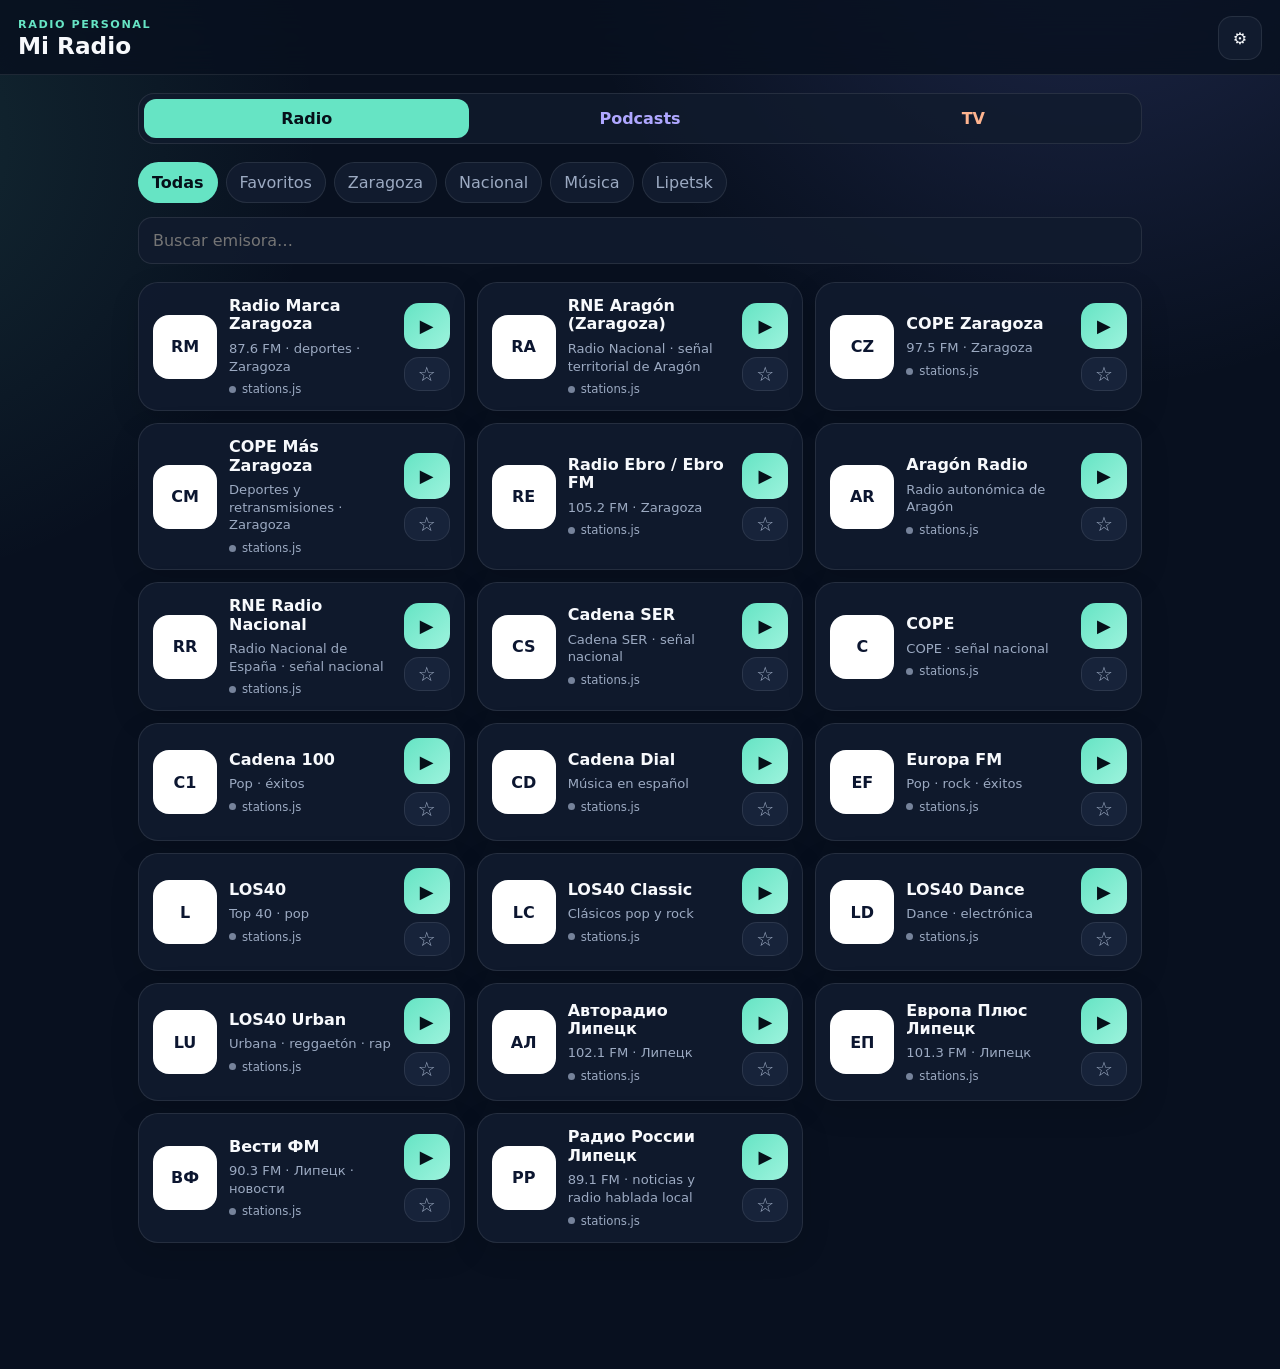
==== index.html @ 5b2b912e "V18: añadir pestaña de guía de TV" ====
<!doctype html>
<html lang="es">
<head>
  <meta charset="utf-8" />
  <meta name="viewport" content="width=device-width,initial-scale=1,viewport-fit=cover" />
  <meta name="theme-color" content="#0b1020" />
  <meta name="description" content="Mi Radio" />
  <meta name="referrer" content="no-referrer" />
  <link rel="manifest" href="manifest.webmanifest?v=18" />
  <link rel="icon" type="image/svg+xml" href="icons/mi-radio.svg?v=18" />
  <link rel="apple-touch-icon" href="icons/mi-radio.svg?v=18" />
  <title>Mi Radio</title>
  <link rel="stylesheet" href="styles.css?v=18" />
</head>
<body>
  <header class="topbar">
    <div>
      <div id="eyebrow" class="eyebrow">RADIO PERSONAL</div>
      <h1>Mi Radio</h1>
    </div>
    <div class="top-actions">
      <button id="settingsBtn" class="icon-btn" type="button" aria-label="Ajustes" title="Ajustes">⚙</button>
    </div>
  </header>

  <main>
    <nav class="mode-tabs" aria-label="Sección principal">
      <button id="radioModeBtn" class="mode-tab active" type="button">Radio</button>
      <button id="podcastModeBtn" class="mode-tab" type="button">Podcasts</button>
      <button id="tvModeBtn" class="mode-tab" type="button">TV</button>
    </nav>

    <section id="radioView">
      <section class="toolbar">
        <div id="filters" class="filters" role="tablist" aria-label="Filtros"></div>
        <input id="searchInput" class="search" type="search" placeholder="Buscar emisora…" autocomplete="off" />
      </section>
      <section id="stationsGrid" class="stations-grid" aria-live="polite"></section>
    </section>

    <section id="podcastView" class="hidden">
      <div id="podcastLibraryView">
        <div class="section-head compact-head">
          <div>
            <div class="eyebrow">BIBLIOTECA</div>
            <h2>Podcasts</h2>
          </div>
          <button id="podcastRefreshBtn" class="icon-btn" type="button" aria-label="Actualizar podcasts" title="Actualizar">↻</button>
        </div>
        <div id="podcastUpdated" class="podcast-updated"></div>

        <section class="podcast-discovery" aria-label="Buscar podcasts">
          <div class="podcast-discovery-title">Buscar podcasts</div>
          <div class="podcast-discovery-row">
            <input id="podcastDiscoveryInput" class="search" type="search" placeholder="Ej. historia, fútbol, misterio…" autocomplete="off" />
            <button id="podcastDiscoveryBtn" class="btn podcast-search-btn" type="button">Buscar</button>
          </div>
          <div id="podcastDiscoveryStatus" class="podcast-discovery-status"></div>
          <section id="podcastSearchResults" class="podcast-search-results" aria-live="polite"></section>
        </section>

        <div class="podcast-library-label">MIS PODCASTS</div>
        <section id="podcastShows" class="podcast-shows-grid" aria-live="polite"></section>
      </div>

      <div id="podcastDetailView" class="hidden">
        <button id="podcastBackBtn" class="back-btn" type="button">← Biblioteca</button>
        <section class="podcast-show-head">
          <img id="podcastShowImage" class="podcast-show-image" alt="" referrerpolicy="no-referrer" />
          <div class="podcast-show-copy">
            <div id="podcastShowAuthor" class="eyebrow"></div>
            <h2 id="podcastShowName"></h2>
            <p id="podcastShowDescription"></p>
            <button id="podcastUnsubscribeBtn" class="btn secondary-btn podcast-unsubscribe hidden" type="button">Dejar de seguir</button>
          </div>
        </section>
        <input id="episodeSearchInput" class="search podcast-search" type="search" placeholder="Buscar episodio…" autocomplete="off" />
        <section id="episodesList" class="episodes-list" aria-live="polite"></section>
      </div>
    </section>

    <section id="tvView" class="hidden">
      <div class="section-head compact-head tv-head">
        <div>
          <div class="eyebrow">TELEVISIÓN</div>
          <h2>TV en directo</h2>
        </div>
        <button id="tvRefreshBtn" class="icon-btn" type="button" aria-label="Actualizar canales" title="Actualizar">↻</button>
      </div>

      <div class="tv-source-note">
        España usa enlaces oficiales recopilados por
        <a href="https://www.tdtchannels.com/" target="_blank" rel="noopener">TDTChannels</a>.
        Los rusos se leen de tu repositorio <strong>Mi-TV</strong>.
      </div>

      <div class="tv-section-tabs" role="tablist" aria-label="Vista de televisión">
        <button class="tv-section-btn active" type="button" data-tv-section="channels">Canales</button>
        <button class="tv-section-btn" type="button" data-tv-section="guide">Guía</button>
      </div>

      <div id="tvChannelsView">
        <div id="tvCountryTabs" class="tv-country-tabs" role="tablist" aria-label="País">
          <button class="tv-country-btn active" type="button" data-tv-country="España">España</button>
          <button class="tv-country-btn" type="button" data-tv-country="Rusos">Rusos</button>
        </div>

      <section id="tvPlayerPanel" class="tv-player-panel hidden">
        <div class="tv-player-head">
          <div class="tv-player-copy">
            <div id="tvPlayerName" class="tv-player-name">—</div>
            <div id="tvPlayerStatus" class="tv-player-status">Preparado</div>
          </div>
          <button id="tvCloseBtn" class="car-close-btn tv-close-btn" type="button" aria-label="Cerrar reproductor" title="Cerrar">
            <span class="minimize-glyph" aria-hidden="true"></span>
          </button>
        </div>
        <video id="tvVideo" class="tv-video" controls playsinline preload="metadata"></video>
        <div id="tvWebFallback" class="tv-web-fallback hidden">
          <img id="tvFallbackLogo" class="tv-fallback-logo" alt="" referrerpolicy="no-referrer" />
          <div>
            <strong id="tvFallbackTitle">—</strong>
            <p id="tvFallbackText">Este canal no ofrece ahora mismo un stream directo compatible para reproducir dentro de la app.</p>
            <button id="tvOpenWebBtn" class="btn" type="button">Abrir emisión oficial</button>
          </div>
        </div>
      </section>

      <section id="tvChannelsGrid" class="tv-channels-grid" aria-live="polite"></section>
      </div>

      <section id="tvGuideView" class="tv-guide-view hidden" aria-live="polite">
        <div class="tv-guide-heading">
          <div>
            <div class="eyebrow">AHORA Y DESPUÉS</div>
            <h3>Parrilla de TV</h3>
          </div>
          <div id="tvGuideUpdated" class="tv-guide-updated"></div>
        </div>
        <div id="tvGuideStatus" class="tv-guide-status">Pulsa Guía para cargar la programación.</div>
        <section id="tvGuideGrid" class="tv-guide-grid"></section>
        <div class="tv-guide-credit">
          Programación facilitada por <a href="https://www.tdtchannels.com/" target="_blank" rel="noopener">TDTChannels</a>.
        </div>
      </section>
    </section>
  </main>

  <aside id="playerBar" class="player-bar hidden" aria-live="polite">
    <img id="playerLogo" class="player-logo" alt="" referrerpolicy="no-referrer" />
    <button id="playerMetaButton" class="player-meta player-meta-button" type="button" aria-label="Abrir reproductor">
      <span id="playerName" class="player-name">—</span>
      <span id="playerStatus" class="player-status">Preparado</span>
    </button>
    <div id="volumeControl" class="volume-control" aria-label="Control de volumen">
      <button id="muteBtn" class="volume-icon-btn" type="button" aria-label="Silenciar" title="Silenciar">🔊</button>
      <input id="volumeSlider" class="volume-slider" type="range" min="0" max="1" step="0.01" value="0.85" aria-label="Volumen" />
      <span id="volumeValue" class="volume-value">85%</span>
    </div>
    <div id="radioPlayerActions" class="player-actions">
      <button id="stopBtn" class="round-btn secondary" type="button" aria-label="Detener">■</button>
      <button id="playPauseBtn" class="round-btn primary" type="button" aria-label="Reproducir o pausar">▶</button>
    </div>
    <div id="podcastPlayerActions" class="player-actions podcast-compact-actions hidden">
      <button id="back30CompactBtn" class="round-btn secondary skip-btn" type="button" aria-label="Retroceder 30 segundos">−30</button>
      <button id="podcastPlayPauseBtn" class="round-btn primary" type="button" aria-label="Reproducir o pausar">▶</button>
      <button id="forward30CompactBtn" class="round-btn secondary skip-btn" type="button" aria-label="Adelantar 30 segundos">+30</button>
    </div>
  </aside>

  <dialog id="podcastPlayerDialog" class="podcast-player-dialog">
    <div class="podcast-player-full">
      <div class="podcast-player-top">
        <button id="closePodcastPlayerBtn" class="icon-btn car-close-btn" type="button" aria-label="Minimizar reproductor" title="Minimizar"><span class="minimize-glyph" aria-hidden="true"></span></button>
        <div class="podcast-player-top-title">REPRODUCIENDO</div>
        <div class="top-spacer"></div>
      </div>
      <img id="podcastPlayerImage" class="podcast-player-image" alt="" referrerpolicy="no-referrer" />
      <div id="podcastPlayerTitle" class="podcast-player-title">—</div>
      <div id="podcastPlayerShow" class="podcast-player-show">—</div>
      <div class="podcast-progress-wrap">
        <input id="podcastSeekSlider" class="podcast-seek" type="range" min="0" max="100" step="0.1" value="0" aria-label="Posición del episodio" />
        <div class="podcast-times"><span id="podcastCurrentTime">00:00</span><span id="podcastDuration">00:00</span></div>
      </div>
      <div class="podcast-big-controls">
        <button id="back30Btn" class="podcast-skip-big" type="button" aria-label="Retroceder 30 segundos">−30</button>
        <button id="podcastBigPlayPauseBtn" class="podcast-play-big" type="button" aria-label="Reproducir o pausar">▶</button>
        <button id="forward30Btn" class="podcast-skip-big" type="button" aria-label="Adelantar 30 segundos">+30</button>
      </div>
      <div class="podcast-player-options">
        <label for="playbackRateSelect">Velocidad</label>
        <select id="playbackRateSelect" class="select compact-select">
          <option value="0.9">0.9×</option>
          <option value="1" selected>1×</option>
          <option value="1.1">1.1×</option>
          <option value="1.25">1.25×</option>
          <option value="1.5">1.5×</option>
          <option value="1.75">1.75×</option>
          <option value="2">2×</option>
        </select>
      </div>
    </div>
  </dialog>

  <dialog id="radioPlayerDialog" class="podcast-player-dialog">
    <div class="podcast-player-full radio-player-full">
      <div class="podcast-player-top">
        <button id="closeRadioPlayerBtn" class="icon-btn car-close-btn" type="button" aria-label="Minimizar reproductor" title="Minimizar"><span class="minimize-glyph" aria-hidden="true"></span></button>
        <div class="podcast-player-top-title">EN DIRECTO</div>
        <div class="top-spacer"></div>
      </div>
      <div class="radio-car-image-wrap">
        <img id="radioPlayerImage" class="radio-car-image" alt="" referrerpolicy="no-referrer" />
        <div id="radioPlayerFallback" class="radio-car-fallback hidden">RADIO</div>
      </div>
      <div id="radioPlayerTitle" class="podcast-player-title">—</div>
      <div id="radioPlayerSub" class="podcast-player-show">—</div>
      <div class="radio-live-badge"><span></span> EN DIRECTO</div>
      <div class="radio-big-controls">
        <button id="radioStopBigBtn" class="car-secondary-btn" type="button" aria-label="Detener radio">■ <span>Detener</span></button>
        <button id="radioBigPlayPauseBtn" class="podcast-play-big" type="button" aria-label="Reproducir o pausar">▶</button>
      </div>
    </div>
  </dialog>

  <dialog id="settingsDialog" class="dialog">
    <form method="dialog" class="dialog-card">
      <div class="dialog-head">
        <div>
          <div class="eyebrow">AJUSTES</div>
          <h3>Mi Radio</h3>
        </div>
        <button class="icon-btn" value="cancel" aria-label="Cerrar">✕</button>
      </div>
      <p class="muted">Los enlaces definidos en <strong>stations.js</strong> siempre tienen prioridad. La app solo busca un respaldo automático cuando todos los enlaces de una emisora fallan.</p>
      <p class="muted">Los podcasts se leen de sus RSS públicos. No se guardan los audios en GitHub: solo la lista de episodios y sus enlaces.</p>
      <div class="setting-row">
        <div>
          <strong>Temporizador</strong>
          <small>Detener el audio automáticamente, tanto radio como podcasts.</small>
        </div>
        <select id="sleepSelect" class="select">
          <option value="0">Desactivado</option>
          <option value="15">15 min</option>
          <option value="30">30 min</option>
          <option value="60">60 min</option>
          <option value="90">90 min</option>
        </select>
      </div>
    </form>
  </dialog>

  <div id="toast" class="toast" role="status" aria-live="polite"></div>

  <audio id="audio" preload="none"></audio>
  <script src="https://cdn.jsdelivr.net/npm/hls.js@1/dist/hls.min.js"></script>
  <script src="https://cdn.jsdelivr.net/npm/dashjs@5/dist/dash.all.min.js"></script>
  <script src="stations.js?v=18"></script>
  <script src="tv.js?v=18"></script>
  <script src="podcasts.js?v=18"></script>
  <script src="podcast-feed.js?v=18"></script>
  <script src="app.js?v=18"></script>
  <script src="navigation.js?v=18"></script>
</body>
</html>
---- styles.css ----
:root {
  color-scheme: dark;
  --bg: #08101f;
  --panel: #111b2e;
  --panel-2: #17233a;
  --line: rgba(255,255,255,.09);
  --text: #f7f9fc;
  --muted: #9caac2;
  --accent: #66e4c4;
  --accent-2: #7d8cff;
  --danger: #ff7b88;
  --shadow: 0 18px 55px rgba(0,0,0,.3);
}
* { box-sizing: border-box; }
html { background: var(--bg); }
body {
  margin: 0;
  min-height: 100vh;
  font-family: Inter, ui-sans-serif, system-ui, -apple-system, BlinkMacSystemFont, "Segoe UI", sans-serif;
  background:
    radial-gradient(circle at 85% -10%, rgba(125,140,255,.2), transparent 33rem),
    radial-gradient(circle at -10% 10%, rgba(102,228,196,.12), transparent 28rem),
    var(--bg);
  color: var(--text);
  padding-bottom: 108px;
}
button, input, select, textarea { font: inherit; }
button { -webkit-tap-highlight-color: transparent; }
.topbar {
  position: sticky;
  top: 0;
  z-index: 20;
  display: flex;
  justify-content: space-between;
  align-items: center;
  gap: 16px;
  padding: max(16px, env(safe-area-inset-top)) 18px 14px;
  backdrop-filter: blur(18px);
  background: rgba(8,16,31,.82);
  border-bottom: 1px solid var(--line);
}
.topbar h1 { margin: 1px 0 0; font-size: 1.45rem; }
.eyebrow { font-size: .7rem; letter-spacing: .14em; color: var(--accent); font-weight: 800; }
.top-actions { display:flex; gap:8px; }
.icon-btn {
  width: 44px; height: 44px; border: 1px solid var(--line); border-radius: 14px;
  background: var(--panel); color: var(--text); cursor: pointer;
}
main { width: min(100%, 1040px); margin: 0 auto; padding: 18px; }
.hero {
  border: 1px solid var(--line); border-radius: 24px; padding: 20px;
  background: linear-gradient(135deg, rgba(23,35,58,.95), rgba(17,27,46,.88));
  box-shadow: var(--shadow); display:grid; grid-template-columns: 1fr auto; gap: 18px; align-items:end;
}
.hero h2 { margin: 12px 0 8px; font-size: clamp(1.35rem, 5vw, 2rem); }
.hero p { margin:0; max-width: 720px; color: var(--muted); line-height: 1.5; }
.pill { display:inline-flex; padding:7px 10px; border-radius:999px; background:rgba(102,228,196,.12); color:var(--accent); font-size:.78rem; font-weight:700; }
.health-summary { color:var(--muted); font-size:.84rem; white-space:nowrap; }
.toolbar { margin: 18px 0; display:grid; gap:12px; }
.filters { display:flex; flex-wrap:wrap; gap:8px; padding-bottom:2px; }
.filter-btn {
  flex:0 0 auto; border:1px solid var(--line); background:var(--panel); color:var(--muted);
  padding:10px 13px; border-radius:999px; cursor:pointer;
}
.filter-btn.active { color:#061019; background:var(--accent); border-color:transparent; font-weight:800; }
.search, .text-input, .select, .stream-field {
  width:100%; border:1px solid var(--line); background:rgba(17,27,46,.9); color:var(--text);
  border-radius:14px; padding:13px 14px; outline:none;
}
.search:focus, .text-input:focus, .stream-field:focus, .select:focus { border-color:rgba(102,228,196,.65); box-shadow:0 0 0 3px rgba(102,228,196,.08); }
.stations-grid { display:grid; grid-template-columns:repeat(auto-fill,minmax(260px,1fr)); gap:12px; }
.station-card {
  position:relative; border:1px solid var(--line); background:rgba(17,27,46,.92); border-radius:20px;
  padding:14px; display:grid; grid-template-columns:64px 1fr auto; gap:12px; align-items:center;
  min-height:92px; box-shadow:0 10px 30px rgba(0,0,0,.12);
}
.station-card.playing { border-color:rgba(102,228,196,.58); box-shadow:0 0 0 1px rgba(102,228,196,.14),0 14px 38px rgba(0,0,0,.22); }
.logo-wrap { width:64px; height:64px; border-radius:16px; overflow:hidden; background:#fff; display:grid; place-items:center; }
.station-logo { width:100%; height:100%; object-fit:contain; background:#fff; }
.logo-fallback { font-weight:900; color:#0c1630; font-size:1rem; text-align:center; padding:6px; }
.station-name { font-weight:850; line-height:1.15; margin-bottom:6px; }
.station-sub { color:var(--muted); font-size:.82rem; line-height:1.35; }
.station-status { display:flex; align-items:center; gap:6px; margin-top:7px; font-size:.73rem; color:var(--muted); }
.dot { width:7px; height:7px; border-radius:50%; background:#76839b; }
.dot.ok { background:var(--accent); box-shadow:0 0 0 5px rgba(102,228,196,.08); }
.dot.bad { background:var(--danger); }
.card-actions { display:flex; flex-direction:column; gap:8px; }
.play-card, .favorite-card {
  width:46px; height:46px; border-radius:15px; border:1px solid var(--line); cursor:pointer; color:var(--text); background:var(--panel-2);
}
.play-card { background:linear-gradient(135deg,var(--accent),#9df3dd); color:#061019; font-size:1.12rem; font-weight:900; border:none; }
.favorite-card { height:34px; font-size:1.25rem; line-height:1; color:#9caac2; }
.favorite-card.active { color:#fff; background:rgba(255,255,255,.10); border-color:rgba(255,255,255,.20); }
.empty { color:var(--muted); text-align:center; padding:50px 20px; grid-column:1/-1; }
.player-bar {
  position:fixed; z-index:40; left:12px; right:12px; bottom:max(12px, env(safe-area-inset-bottom));
  max-width:1040px; margin:auto; min-height:78px; border:2px solid rgba(102,228,196,.72); border-radius:22px;
  background:rgba(10,18,34,.96); backdrop-filter:blur(20px); box-shadow:0 0 0 1px rgba(102,228,196,.08),0 20px 65px rgba(0,0,0,.48);
  display:grid; grid-template-columns:52px minmax(0,1fr) minmax(190px,260px) auto; gap:14px; align-items:center; padding:12px;
}
.hidden { display:none !important; }
.player-logo { width:52px; height:52px; object-fit:contain; border-radius:14px; background:#fff; }
.player-meta { min-width:0; }
.player-name { font-weight:850; white-space:nowrap; overflow:hidden; text-overflow:ellipsis; }
.player-status { color:var(--muted); font-size:.8rem; margin-top:4px; white-space:nowrap; overflow:hidden; text-overflow:ellipsis; }
.volume-control {
  min-width:0; display:grid; grid-template-columns:38px minmax(110px,1fr) 42px; gap:9px; align-items:center;
  padding:7px 10px; border:1px solid var(--line); border-radius:16px; background:rgba(23,35,58,.72);
}
.volume-icon-btn {
  width:36px; height:36px; border:0; border-radius:11px; background:transparent; color:var(--text);
  cursor:pointer; font-size:1.05rem; display:grid; place-items:center; padding:0;
}
.volume-slider {
  --volume:85%; width:100%; height:24px; margin:0; padding:0; cursor:pointer; appearance:none; -webkit-appearance:none;
  background:transparent; touch-action:pan-x;
}
.volume-slider::-webkit-slider-runnable-track {
  height:5px; border-radius:999px; background:linear-gradient(to right,var(--accent) 0 var(--volume),rgba(255,255,255,.16) var(--volume) 100%);
}
.volume-slider::-webkit-slider-thumb {
  -webkit-appearance:none; width:17px; height:17px; margin-top:-6px; border-radius:50%; border:0; background:var(--text);
  box-shadow:0 2px 8px rgba(0,0,0,.35);
}
.volume-slider::-moz-range-track { height:5px; border-radius:999px; background:rgba(255,255,255,.16); }
.volume-slider::-moz-range-progress { height:5px; border-radius:999px; background:var(--accent); }
.volume-slider::-moz-range-thumb { width:17px; height:17px; border-radius:50%; border:0; background:var(--text); box-shadow:0 2px 8px rgba(0,0,0,.35); }
.volume-value { color:var(--muted); font-size:.72rem; font-variant-numeric:tabular-nums; text-align:right; }
.player-actions { display:flex; gap:8px; }
.round-btn { width:50px; height:50px; border-radius:50%; border:none; font-weight:900; cursor:pointer; }
.round-btn.primary { background:var(--accent); color:#061019; }
.round-btn.secondary { background:var(--panel-2); color:var(--text); border:1px solid var(--line); }
.dialog { border:none; padding:0; background:transparent; width:min(calc(100% - 24px),520px); color:var(--text); }
.dialog::backdrop { background:rgba(2,7,16,.72); backdrop-filter:blur(8px); }
.dialog-card { background:#0f192b; border:1px solid var(--line); border-radius:24px; padding:18px; box-shadow:var(--shadow); }
.dialog-head { display:flex; align-items:center; justify-content:space-between; gap:12px; }
.dialog-head h3 { margin:4px 0 0; font-size:1.3rem; }
.details-logo { width:86px; height:86px; object-fit:contain; background:#fff; border-radius:18px; margin:18px 0 8px; }
.muted { color:var(--muted); line-height:1.5; }
.field-label { display:block; color:var(--muted); font-size:.78rem; margin:14px 0 7px; }
.stream-field { resize:none; min-height:86px; }
.dialog-actions { display:flex; gap:9px; margin-top:10px; flex-wrap:wrap; }
.btn { border:none; background:var(--accent); color:#061019; font-weight:850; padding:12px 14px; border-radius:13px; cursor:pointer; }
.secondary-btn { background:var(--panel-2); color:var(--text); border:1px solid var(--line); }
.full { width:100%; }
.edit-box { margin-top:16px; padding-top:14px; border-top:1px solid var(--line); }
.source-note { margin-top:16px; color:var(--muted); font-size:.75rem; word-break:break-word; }
.setting-row { margin-top:15px; padding:14px 0; border-top:1px solid var(--line); display:grid; grid-template-columns:1fr auto; gap:12px; align-items:center; }
.setting-row small { display:block; color:var(--muted); margin-top:4px; max-width:310px; }
.select { width:auto; min-width:140px; }
.toast { position:fixed; left:50%; bottom:110px; transform:translateX(-50%) translateY(20px); z-index:80; background:#f7fbff; color:#08101f; padding:11px 14px; border-radius:12px; font-weight:750; opacity:0; pointer-events:none; transition:.2s ease; box-shadow:var(--shadow); max-width:calc(100% - 32px); text-align:center; }
.toast.show { opacity:1; transform:translateX(-50%) translateY(0); }
@media (max-width:760px) {
  body { padding-bottom:154px; }
  .filters { display:grid; grid-template-columns:repeat(3,minmax(0,1fr)); gap:7px; width:100%; }
  .filter-btn { width:100%; min-width:0; padding:8px 7px; font-size:.86rem; text-align:center; }
  .player-bar { grid-template-columns:46px minmax(0,1fr) auto; gap:10px; }
  .player-logo { width:46px; height:46px; }
  .player-actions { grid-column:3; grid-row:1; }
  .volume-control { grid-column:1 / -1; grid-row:2; grid-template-columns:36px minmax(0,1fr) 42px; width:100%; }
  .round-btn { width:46px; height:46px; }
}
@media (max-width:640px) {
  .hero { grid-template-columns:1fr; }
  .health-summary { white-space:normal; }
  .stations-grid { grid-template-columns:1fr; }
  .station-card { grid-template-columns:58px 1fr auto; }
  .logo-wrap { width:58px; height:58px; }
}

/* ===== V8: navegación Radio / Podcasts ===== */
.mode-tabs {
  display:grid;
  grid-template-columns:repeat(3,1fr);
  gap:8px;
  margin:0 0 14px;
  padding:5px;
  border:1px solid var(--line);
  background:rgba(17,27,46,.78);
  border-radius:16px;
}
.mode-tab {
  border:0;
  background:transparent;
  color:var(--muted);
  padding:10px 14px;
  border-radius:12px;
  font-weight:800;
  cursor:pointer;
}
.mode-tab.active { background:var(--accent); color:#061019; }
.section-head { display:flex; justify-content:space-between; align-items:center; gap:14px; }
.compact-head h2 { margin:3px 0 0; }
.podcast-updated { min-height:20px; margin:4px 0 14px; color:var(--muted); font-size:.78rem; }

/* ===== Biblioteca de podcasts ===== */
.podcast-shows-grid {
  display:grid;
  grid-template-columns:repeat(auto-fill,minmax(150px,1fr));
  gap:14px;
}
.podcast-show-card {
  border:1px solid var(--line);
  background:rgba(17,27,46,.92);
  border-radius:19px;
  padding:10px;
  color:var(--text);
  text-align:left;
  cursor:pointer;
  box-shadow:0 10px 30px rgba(0,0,0,.12);
}
.podcast-show-card:hover { border-color:rgba(102,228,196,.35); }
.podcast-show-card img {
  width:100%; aspect-ratio:1/1; object-fit:cover; border-radius:14px; background:#fff;
}
.podcast-show-card .show-name { font-weight:850; line-height:1.16; margin-top:9px; }
.podcast-show-card .show-author { color:var(--muted); font-size:.76rem; margin-top:4px; }
.podcast-show-card .show-count { color:var(--accent); font-size:.7rem; margin-top:7px; }
.back-btn {
  border:1px solid var(--line); background:var(--panel); color:var(--text); border-radius:13px;
  padding:9px 12px; cursor:pointer; margin-bottom:14px; font-weight:750;
}
.podcast-show-head {
  display:grid; grid-template-columns:128px 1fr; gap:18px; align-items:center;
  border:1px solid var(--line); background:rgba(17,27,46,.84); border-radius:22px; padding:16px;
}
.podcast-show-image { width:128px; height:128px; object-fit:cover; border-radius:20px; background:#fff; }
.podcast-show-copy h2 { margin:4px 0 8px; }
.podcast-show-copy p { margin:0; color:var(--muted); line-height:1.45; }
.podcast-search { margin:14px 0 10px; }
.episodes-list { display:grid; gap:8px; }
.episode-card {
  display:grid; grid-template-columns:74px minmax(0,1fr) auto; gap:12px; align-items:center;
  border:1px solid var(--line); background:rgba(17,27,46,.83); border-radius:18px; padding:10px;
}
.episode-card.playing { border-color:rgba(102,228,196,.65); box-shadow:0 0 0 1px rgba(102,228,196,.10); }
.episode-image { width:74px; height:74px; object-fit:cover; border-radius:14px; background:#fff; }
.episode-title { font-weight:820; line-height:1.2; }
.episode-desc { margin-top:5px; color:var(--muted); font-size:.78rem; line-height:1.35; display:-webkit-box; -webkit-line-clamp:2; -webkit-box-orient:vertical; overflow:hidden; }
.episode-meta { margin-top:7px; color:var(--muted); font-size:.72rem; display:flex; flex-wrap:wrap; gap:8px; }
.episode-play {
  width:44px; height:44px; border:0; border-radius:50%; background:var(--accent); color:#061019;
  font-weight:900; cursor:pointer; font-size:1rem;
}

/* ===== Reproductor compacto multimodo ===== */
.player-meta-button {
  border:0; background:transparent; color:inherit; text-align:left; padding:0; cursor:default;
  display:block; min-width:0;
}
.player-meta-button.podcast-clickable { cursor:pointer; }
.player-meta-button span { display:block; }
.player-bar.podcast-mode { border-color:rgba(125,140,255,.82); }
.podcast-compact-actions { gap:7px; }
.skip-btn { font-size:.72rem; }

/* ===== Reproductor grande estilo "modo coche" ===== */
.podcast-player-dialog {
  width:100vw; max-width:none; height:100dvh; max-height:none; margin:0; padding:0; border:0; background:#070b12; color:var(--text);
}
.podcast-player-dialog::backdrop { background:#070b12; }
.podcast-player-full {
  width:min(100%,560px); min-height:100%; margin:0 auto; padding:max(18px,env(safe-area-inset-top)) 22px max(24px,env(safe-area-inset-bottom));
  display:flex; flex-direction:column; align-items:center;
  background:radial-gradient(circle at 50% 8%, rgba(125,140,255,.17), transparent 20rem), #070b12;
}
.podcast-player-top { width:100%; display:grid; grid-template-columns:44px 1fr 44px; align-items:center; }
.podcast-player-top-title { text-align:center; color:var(--muted); font-size:.72rem; font-weight:800; letter-spacing:.14em; }
.top-spacer { width:44px; height:44px; }
.podcast-player-image { width:min(68vw,310px); aspect-ratio:1/1; object-fit:cover; border-radius:24px; background:#fff; margin:32px 0 26px; box-shadow:0 28px 70px rgba(0,0,0,.42); }
.podcast-player-title { width:100%; font-weight:850; font-size:clamp(1.05rem,4vw,1.32rem); line-height:1.28; text-align:center; }
.podcast-player-show { width:100%; color:var(--muted); text-align:center; margin-top:8px; font-size:.86rem; }
.podcast-progress-wrap { width:100%; margin-top:30px; }
.podcast-seek { width:100%; accent-color:var(--accent); }
.podcast-times { display:flex; justify-content:space-between; color:var(--muted); font-size:.76rem; font-variant-numeric:tabular-nums; margin-top:4px; }
.podcast-big-controls { width:100%; display:flex; align-items:center; justify-content:center; gap:34px; margin-top:26px; }
.podcast-play-big { width:82px; height:82px; border-radius:50%; border:0; background:#fff; color:#070b12; font-size:1.65rem; font-weight:900; cursor:pointer; }
.podcast-skip-big { width:58px; height:58px; border:0; background:transparent; color:#fff; font-size:1.6rem; cursor:pointer; position:relative; }
.podcast-skip-big span { position:absolute; inset:0; display:grid; place-items:center; font-size:.72rem; font-weight:850; }
.podcast-player-options { width:100%; margin-top:34px; padding-top:18px; border-top:1px solid var(--line); display:flex; align-items:center; justify-content:space-between; gap:12px; color:var(--muted); }
.compact-select { min-width:95px; }

@media (max-width:760px) {
  .podcast-shows-grid { grid-template-columns:repeat(3,minmax(0,1fr)); gap:10px; }
  .podcast-show-card { padding:7px; border-radius:15px; }
  .podcast-show-card img { border-radius:11px; }
  .podcast-show-card .show-name { font-size:.78rem; }
  .podcast-show-card .show-author { font-size:.66rem; }
  .podcast-show-card .show-count { font-size:.64rem; }
  .podcast-show-head { grid-template-columns:92px 1fr; gap:12px; padding:12px; }
  .podcast-show-image { width:92px; height:92px; border-radius:16px; }
  .podcast-show-copy h2 { font-size:1.12rem; }
  .podcast-show-copy p { font-size:.79rem; display:-webkit-box; -webkit-line-clamp:3; -webkit-box-orient:vertical; overflow:hidden; }
  .episode-card { grid-template-columns:62px minmax(0,1fr) auto; gap:9px; padding:9px; }
  .episode-image { width:62px; height:62px; border-radius:12px; }
  .episode-title { font-size:.86rem; }
  .episode-desc { display:none; }
  .episode-meta { font-size:.67rem; }
  .episode-play { width:40px; height:40px; }
  .player-bar.podcast-mode { grid-template-columns:46px minmax(0,1fr) auto; }
  .player-bar.podcast-mode .volume-control { display:none; }
  .podcast-compact-actions { grid-column:3; grid-row:1; }
  .podcast-compact-actions .round-btn { width:42px; height:42px; }
  .podcast-compact-actions .skip-btn { font-size:.66rem; }
}

@media (max-width:380px) {
  .podcast-shows-grid { gap:7px; }
  .podcast-show-card .show-name { font-size:.72rem; }
}


/* ===== V10: modo coche, búsqueda y suscripciones ===== */
.player-meta-button.media-clickable { cursor:pointer; }

.car-close-btn {
  width:46px;
  height:46px;
  border-radius:50%;
  background:rgba(23,35,58,.94);
  border:1px solid rgba(255,255,255,.16);
  color:var(--text);
  font-size:1.5rem;
  line-height:1;
  display:grid;
  place-items:center;
  box-shadow:0 8px 24px rgba(0,0,0,.22);
}
.car-close-btn:hover { border-color:rgba(102,228,196,.55); background:rgba(31,47,76,.96); }

.podcast-skip-big {
  width:72px;
  height:54px;
  border-radius:17px;
  border:1px solid rgba(255,255,255,.12);
  background:var(--panel-2);
  color:var(--text);
  font-size:.95rem;
  font-weight:900;
  cursor:pointer;
  position:static;
  box-shadow:0 10px 28px rgba(0,0,0,.18);
}
.podcast-skip-big:active { transform:scale(.97); }

.radio-player-full {
  justify-content:flex-start;
}
.radio-car-image-wrap {
  width:min(68vw,310px);
  aspect-ratio:1/1;
  margin:42px 0 26px;
  border-radius:28px;
  background:#fff;
  padding:18px;
  display:grid;
  place-items:center;
  box-shadow:0 28px 70px rgba(0,0,0,.42);
  overflow:hidden;
}
.radio-car-image {
  width:100%;
  height:100%;
  object-fit:contain;
}
.radio-car-fallback {
  color:#07101f;
  font-size:2rem;
  font-weight:900;
}
.radio-live-badge {
  margin-top:18px;
  padding:8px 12px;
  border-radius:999px;
  background:rgba(102,228,196,.10);
  color:var(--accent);
  font-size:.74rem;
  font-weight:900;
  letter-spacing:.08em;
}
.radio-live-badge span {
  display:inline-block;
  width:8px;
  height:8px;
  margin-right:7px;
  border-radius:50%;
  background:var(--accent);
  box-shadow:0 0 0 5px rgba(102,228,196,.08);
}
.radio-big-controls {
  display:flex;
  align-items:center;
  justify-content:center;
  gap:20px;
  margin-top:34px;
}
.car-secondary-btn {
  height:54px;
  padding:0 18px;
  border-radius:17px;
  border:1px solid rgba(255,255,255,.12);
  background:var(--panel-2);
  color:var(--text);
  font-weight:850;
  cursor:pointer;
}
.car-secondary-btn span { margin-left:6px; }

.podcast-discovery {
  margin:4px 0 18px;
  padding:14px;
  border:1px solid var(--line);
  border-radius:18px;
  background:rgba(17,27,46,.58);
}
.podcast-discovery-title {
  font-weight:850;
  margin-bottom:9px;
}
.podcast-discovery-row {
  display:grid;
  grid-template-columns:minmax(0,1fr) auto;
  gap:9px;
}
.podcast-search-btn { min-width:92px; }
.podcast-discovery-status {
  min-height:18px;
  margin-top:8px;
  color:var(--muted);
  font-size:.74rem;
}
.podcast-library-label {
  margin:10px 0 10px;
  color:var(--muted);
  font-size:.7rem;
  font-weight:850;
  letter-spacing:.12em;
}
.podcast-search-results {
  display:grid;
  gap:8px;
  margin-top:8px;
}
.podcast-search-card {
  display:grid;
  grid-template-columns:58px minmax(0,1fr) auto;
  gap:10px;
  align-items:center;
  padding:8px;
  border:1px solid var(--line);
  border-radius:15px;
  background:rgba(8,16,31,.52);
}
.podcast-search-card img {
  width:58px;
  height:58px;
  object-fit:cover;
  border-radius:12px;
  background:#fff;
}
.podcast-search-name { font-weight:800; line-height:1.15; }
.podcast-search-author, .podcast-search-meta {
  color:var(--muted);
  font-size:.72rem;
  margin-top:3px;
}
.podcast-subscribe-btn {
  border:0;
  border-radius:12px;
  padding:10px 11px;
  background:var(--accent);
  color:#061019;
  font-size:.75rem;
  font-weight:900;
  cursor:pointer;
}
.podcast-subscribe-btn.is-subscribed {
  background:var(--panel-2);
  color:var(--text);
  border:1px solid var(--line);
}
.podcast-subscribe-btn:disabled {
  opacity:.6;
  cursor:default;
}
.podcast-unsubscribe {
  margin-top:12px;
  padding:9px 11px;
  font-size:.76rem;
}

@media (max-width:760px) {
  .podcast-big-controls { gap:18px; }
  .podcast-skip-big { width:64px; height:52px; border-radius:16px; }
  .car-close-btn { width:44px; height:44px; }
  .radio-car-image-wrap { margin-top:32px; }
  .podcast-discovery { padding:11px; }
  .podcast-discovery-row { grid-template-columns:1fr auto; }
  .podcast-search-btn { min-width:78px; padding:11px 12px; }
  .podcast-search-card { grid-template-columns:52px minmax(0,1fr) auto; gap:8px; }
  .podcast-search-card img { width:52px; height:52px; }
  .podcast-search-name { font-size:.82rem; }
  .podcast-subscribe-btn { padding:9px 8px; font-size:.68rem; }
}

@media (max-width:390px) {
  .podcast-search-card { grid-template-columns:48px minmax(0,1fr); }
  .podcast-search-card img { width:48px; height:48px; }
  .podcast-subscribe-btn { grid-column:2; justify-self:start; }
}


/* ===== V11: botón minimizar e identidad PWA ===== */
.car-close-btn {
  width: 54px;
  height: 40px;
  border-radius: 999px;
  background: linear-gradient(180deg, rgba(23,35,58,.98), rgba(11,19,34,.98));
  border: 1px solid rgba(102,228,196,.34);
  color: var(--accent);
  display: grid;
  place-items: center;
  box-shadow: 0 8px 22px rgba(0,0,0,.28), inset 0 1px 0 rgba(255,255,255,.04);
  padding: 0;
}
.car-close-btn:hover {
  border-color: rgba(102,228,196,.7);
  background: linear-gradient(180deg, rgba(30,47,75,.98), rgba(14,25,43,.98));
}
.car-close-btn:active { transform: translateY(1px) scale(.98); }

.minimize-glyph {
  position: relative;
  width: 22px;
  height: 12px;
  display: block;
}
.minimize-glyph::before,
.minimize-glyph::after {
  content: "";
  position: absolute;
  top: 5px;
  width: 12px;
  height: 2.5px;
  border-radius: 999px;
  background: currentColor;
}
.minimize-glyph::before {
  left: 1px;
  transform: rotate(38deg);
  transform-origin: right center;
}
.minimize-glyph::after {
  right: 1px;
  transform: rotate(-38deg);
  transform-origin: left center;
}

@media (max-width:760px) {
  .car-close-btn { width:52px; height:38px; }
}


/* ===== V12: Televisión ===== */
.tv-head { margin-bottom:8px; }
.tv-source-note {
  color:var(--muted);
  font-size:.76rem;
  line-height:1.45;
  margin-bottom:12px;
}
.tv-source-note a { color:var(--accent); text-decoration:none; }
.tv-country-tabs {
  display:grid;
  grid-template-columns:1fr 1fr;
  gap:8px;
  margin-bottom:14px;
}
.tv-country-btn {
  border:1px solid var(--line);
  background:var(--panel);
  color:var(--muted);
  border-radius:13px;
  padding:10px 12px;
  font-weight:800;
  cursor:pointer;
}
.tv-country-btn.active {
  background:var(--accent);
  color:#061019;
  border-color:transparent;
}
.tv-player-panel {
  border:1px solid rgba(102,228,196,.28);
  border-radius:20px;
  padding:12px;
  background:rgba(10,18,34,.92);
  margin-bottom:14px;
  box-shadow:0 16px 44px rgba(0,0,0,.22);
}
.tv-player-head {
  display:flex;
  align-items:center;
  justify-content:space-between;
  gap:12px;
  margin-bottom:10px;
}
.tv-player-copy { min-width:0; }
.tv-player-name {
  font-weight:900;
  white-space:nowrap;
  overflow:hidden;
  text-overflow:ellipsis;
}
.tv-player-status { color:var(--muted); font-size:.76rem; margin-top:3px; }
.tv-close-btn { flex:0 0 auto; }
.tv-video {
  width:100%;
  aspect-ratio:16/9;
  display:block;
  border-radius:14px;
  background:#000;
}
.tv-web-fallback {
  min-height:220px;
  display:grid;
  grid-template-columns:120px 1fr;
  align-items:center;
  gap:18px;
  padding:22px;
  border-radius:14px;
  background:linear-gradient(135deg,rgba(23,35,58,.92),rgba(8,16,31,.96));
}
.tv-fallback-logo {
  width:120px;
  height:120px;
  object-fit:contain;
  border-radius:18px;
  background:#fff;
  padding:10px;
}
.tv-web-fallback p { color:var(--muted); line-height:1.45; }
.tv-channels-grid {
  display:grid;
  grid-template-columns:repeat(auto-fill,minmax(150px,1fr));
  gap:12px;
}
.tv-channel-card {
  position:relative;
  min-height:178px;
  border:1px solid var(--line);
  border-radius:18px;
  background:rgba(17,27,46,.9);
  padding:10px;
  box-shadow:0 10px 30px rgba(0,0,0,.12);
}
.tv-channel-card.playing {
  border-color:rgba(102,228,196,.7);
  box-shadow:0 0 0 1px rgba(102,228,196,.12),0 14px 36px rgba(0,0,0,.22);
}
.tv-logo-wrap {
  height:92px;
  display:grid;
  place-items:center;
  border-radius:14px;
  background:#fff;
  overflow:hidden;
}
.tv-logo-wrap img {
  width:100%;
  height:100%;
  object-fit:contain;
  padding:7px;
}
.tv-card-name { font-weight:850; line-height:1.15; margin-top:9px; padding-right:42px; }
.tv-card-source { color:var(--muted); font-size:.68rem; margin-top:5px; padding-right:42px; }
.tv-play-card {
  position:absolute;
  right:10px;
  bottom:10px;
  width:40px;
  height:40px;
  border:0;
  border-radius:13px;
  background:var(--accent);
  color:#061019;
  font-weight:950;
  cursor:pointer;
}
.tv-play-card.web-only {
  background:var(--panel-2);
  color:var(--text);
  border:1px solid var(--line);
}

@media (max-width:760px) {
  .mode-tabs { gap:5px; padding:4px; }
  .mode-tab { padding:9px 7px; font-size:.88rem; }
  .tv-channels-grid { grid-template-columns:repeat(2,minmax(0,1fr)); gap:9px; }
  .tv-channel-card { min-height:164px; padding:8px; }
  .tv-logo-wrap { height:82px; }
  .tv-card-name { font-size:.84rem; }
  .tv-web-fallback { grid-template-columns:82px 1fr; gap:12px; padding:14px; min-height:170px; }
  .tv-fallback-logo { width:82px; height:82px; border-radius:14px; }
}


/* ===== V15: podcasts vivos, progreso y pestañas por color ===== */
#radioModeBtn.active {
  background:#66e4c4;
  color:#061019;
}
#podcastModeBtn.active {
  background:#8b7cff;
  color:#fff;
}
#tvModeBtn.active {
  background:#ff9d6c;
  color:#1b0b03;
}
#radioModeBtn:not(.active) { color:#7eead0; }
#podcastModeBtn:not(.active) { color:#afa7ff; }
#tvModeBtn:not(.active) { color:#ffb48f; }

.podcast-show-card .show-latest {
  color:#b6c1d4;
  font-size:.68rem;
  margin-top:4px;
}
.episode-card.in-progress {
  border-color:rgba(139,124,255,.42);
}
.episode-card.listened {
  opacity:.76;
}
.episode-card.listened .episode-title {
  color:#b8c3d4;
}
.episode-state {
  display:inline-flex;
  align-items:center;
  border-radius:999px;
  padding:3px 7px;
  font-size:.66rem;
  font-weight:850;
}
.episode-state.progress {
  color:#c8c2ff;
  background:rgba(139,124,255,.13);
}
.episode-state.listened {
  color:#75e7c9;
  background:rgba(102,228,196,.10);
}
.load-more-episodes {
  width:100%;
  border:1px solid rgba(139,124,255,.34);
  background:rgba(139,124,255,.10);
  color:#d7d3ff;
  border-radius:14px;
  padding:13px 16px;
  font-weight:850;
  cursor:pointer;
}
.load-more-episodes:hover {
  background:rgba(139,124,255,.16);
}

@media (max-width:760px) {
  .episode-state { font-size:.62rem; padding:2px 6px; }
}
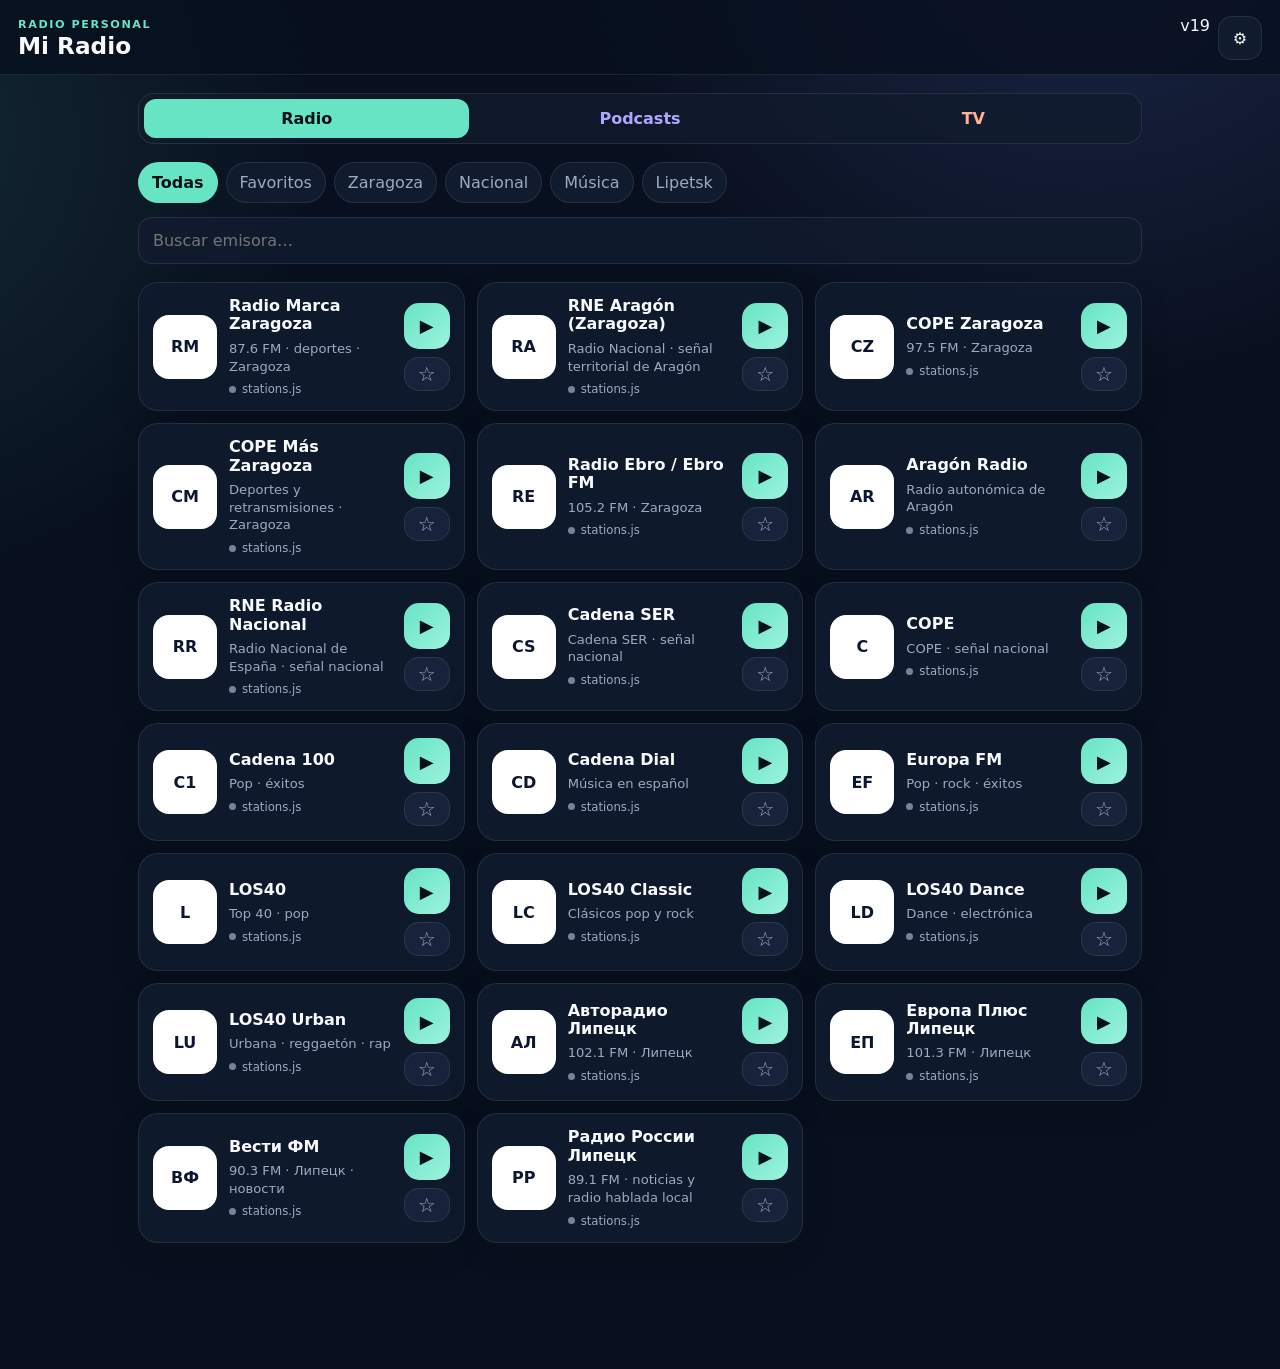
==== commit 9015f905: "V19: mostrar número de versión" ====
--- a/index.html
+++ b/index.html
@@ -6,11 +6,11 @@
   <meta name="theme-color" content="#0b1020" />
   <meta name="description" content="Mi Radio" />
   <meta name="referrer" content="no-referrer" />
-  <link rel="manifest" href="manifest.webmanifest?v=18" />
-  <link rel="icon" type="image/svg+xml" href="icons/mi-radio.svg?v=18" />
-  <link rel="apple-touch-icon" href="icons/mi-radio.svg?v=18" />
+  <link rel="manifest" href="manifest.webmanifest?v=19" />
+  <link rel="icon" type="image/svg+xml" href="icons/mi-radio.svg?v=19" />
+  <link rel="apple-touch-icon" href="icons/mi-radio.svg?v=19" />
   <title>Mi Radio</title>
-  <link rel="stylesheet" href="styles.css?v=18" />
+  <link rel="stylesheet" href="styles.css?v=19" />
 </head>
 <body>
   <header class="topbar">
@@ -19,6 +19,7 @@
       <h1>Mi Radio</h1>
     </div>
     <div class="top-actions">
+      <span class="app-version" title="Versión de Mi Radio">v19</span>
       <button id="settingsBtn" class="icon-btn" type="button" aria-label="Ajustes" title="Ajustes">⚙</button>
     </div>
   </header>
@@ -255,11 +256,11 @@
   <audio id="audio" preload="none"></audio>
   <script src="https://cdn.jsdelivr.net/npm/hls.js@1/dist/hls.min.js"></script>
   <script src="https://cdn.jsdelivr.net/npm/dashjs@5/dist/dash.all.min.js"></script>
-  <script src="stations.js?v=18"></script>
-  <script src="tv.js?v=18"></script>
-  <script src="podcasts.js?v=18"></script>
-  <script src="podcast-feed.js?v=18"></script>
-  <script src="app.js?v=18"></script>
-  <script src="navigation.js?v=18"></script>
+  <script src="stations.js?v=19"></script>
+  <script src="tv.js?v=19"></script>
+  <script src="podcasts.js?v=19"></script>
+  <script src="podcast-feed.js?v=19"></script>
+  <script src="app.js?v=19"></script>
+  <script src="navigation.js?v=19"></script>
 </body>
 </html>
--- a/styles.css
+++ b/styles.css
@@ -769,3 +769,153 @@
 @media (max-width:760px) {
   .episode-state { font-size:.62rem; padding:2px 6px; }
 }
+
+
+/* ===== V18: guía de TV ===== */
+.tv-section-tabs {
+  display:grid;
+  grid-template-columns:1fr 1fr;
+  gap:8px;
+  margin:0 0 12px;
+}
+.tv-section-btn {
+  border:1px solid var(--line);
+  background:var(--panel);
+  color:var(--muted);
+  border-radius:13px;
+  padding:10px 12px;
+  font-weight:850;
+  cursor:pointer;
+}
+.tv-section-btn.active {
+  background:#ff9d6c;
+  color:#1b0b03;
+  border-color:transparent;
+}
+.tv-guide-view {
+  display:grid;
+  gap:12px;
+}
+.tv-guide-heading {
+  display:flex;
+  align-items:end;
+  justify-content:space-between;
+  gap:12px;
+}
+.tv-guide-heading h3 {
+  margin:3px 0 0;
+  font-size:1.15rem;
+}
+.tv-guide-updated,
+.tv-guide-status {
+  color:var(--muted);
+  font-size:.74rem;
+}
+.tv-guide-grid {
+  display:grid;
+  gap:10px;
+}
+.tv-guide-card {
+  border:1px solid var(--line);
+  border-radius:18px;
+  background:rgba(17,27,46,.86);
+  padding:12px;
+}
+.tv-guide-channel {
+  display:grid;
+  grid-template-columns:48px minmax(0,1fr) auto;
+  align-items:center;
+  gap:10px;
+  margin-bottom:10px;
+}
+.tv-guide-channel img {
+  width:48px;
+  height:48px;
+  object-fit:contain;
+  border-radius:11px;
+  background:#fff;
+  padding:4px;
+}
+.tv-guide-channel-name {
+  font-weight:900;
+}
+.tv-guide-channel-source {
+  color:var(--muted);
+  font-size:.7rem;
+  margin-top:2px;
+}
+.tv-guide-watch {
+  border:0;
+  border-radius:11px;
+  padding:8px 11px;
+  background:var(--accent);
+  color:#061019;
+  font-weight:900;
+  cursor:pointer;
+}
+.tv-guide-program {
+  display:grid;
+  grid-template-columns:68px minmax(0,1fr);
+  gap:10px;
+  align-items:start;
+  padding:9px 0;
+  border-top:1px solid rgba(255,255,255,.06);
+}
+.tv-guide-program.now {
+  border-top:0;
+  padding-top:2px;
+}
+.tv-guide-program-label {
+  color:var(--muted);
+  font-size:.66rem;
+  font-weight:900;
+  letter-spacing:.08em;
+  padding-top:2px;
+}
+.tv-guide-program.now .tv-guide-program-label {
+  color:#ffb48f;
+}
+.tv-guide-program-copy strong {
+  display:block;
+  line-height:1.25;
+}
+.tv-guide-program-copy span {
+  display:block;
+  margin-top:3px;
+  color:var(--muted);
+  font-size:.72rem;
+}
+.tv-guide-progress {
+  height:4px;
+  border-radius:999px;
+  background:rgba(255,255,255,.10);
+  overflow:hidden;
+  margin:0 0 4px 78px;
+}
+.tv-guide-progress span {
+  display:block;
+  height:100%;
+  border-radius:999px;
+  background:#ff9d6c;
+}
+.tv-guide-empty {
+  color:var(--muted);
+  font-size:.78rem;
+  padding:8px 0;
+}
+.tv-guide-credit {
+  color:var(--muted);
+  font-size:.68rem;
+  text-align:center;
+  margin-top:2px;
+}
+.tv-guide-credit a {
+  color:#ffb48f;
+  text-decoration:none;
+}
+
+@media (min-width:760px) {
+  .tv-guide-grid {
+    grid-template-columns:repeat(2,minmax(0,1fr));
+  }
+}
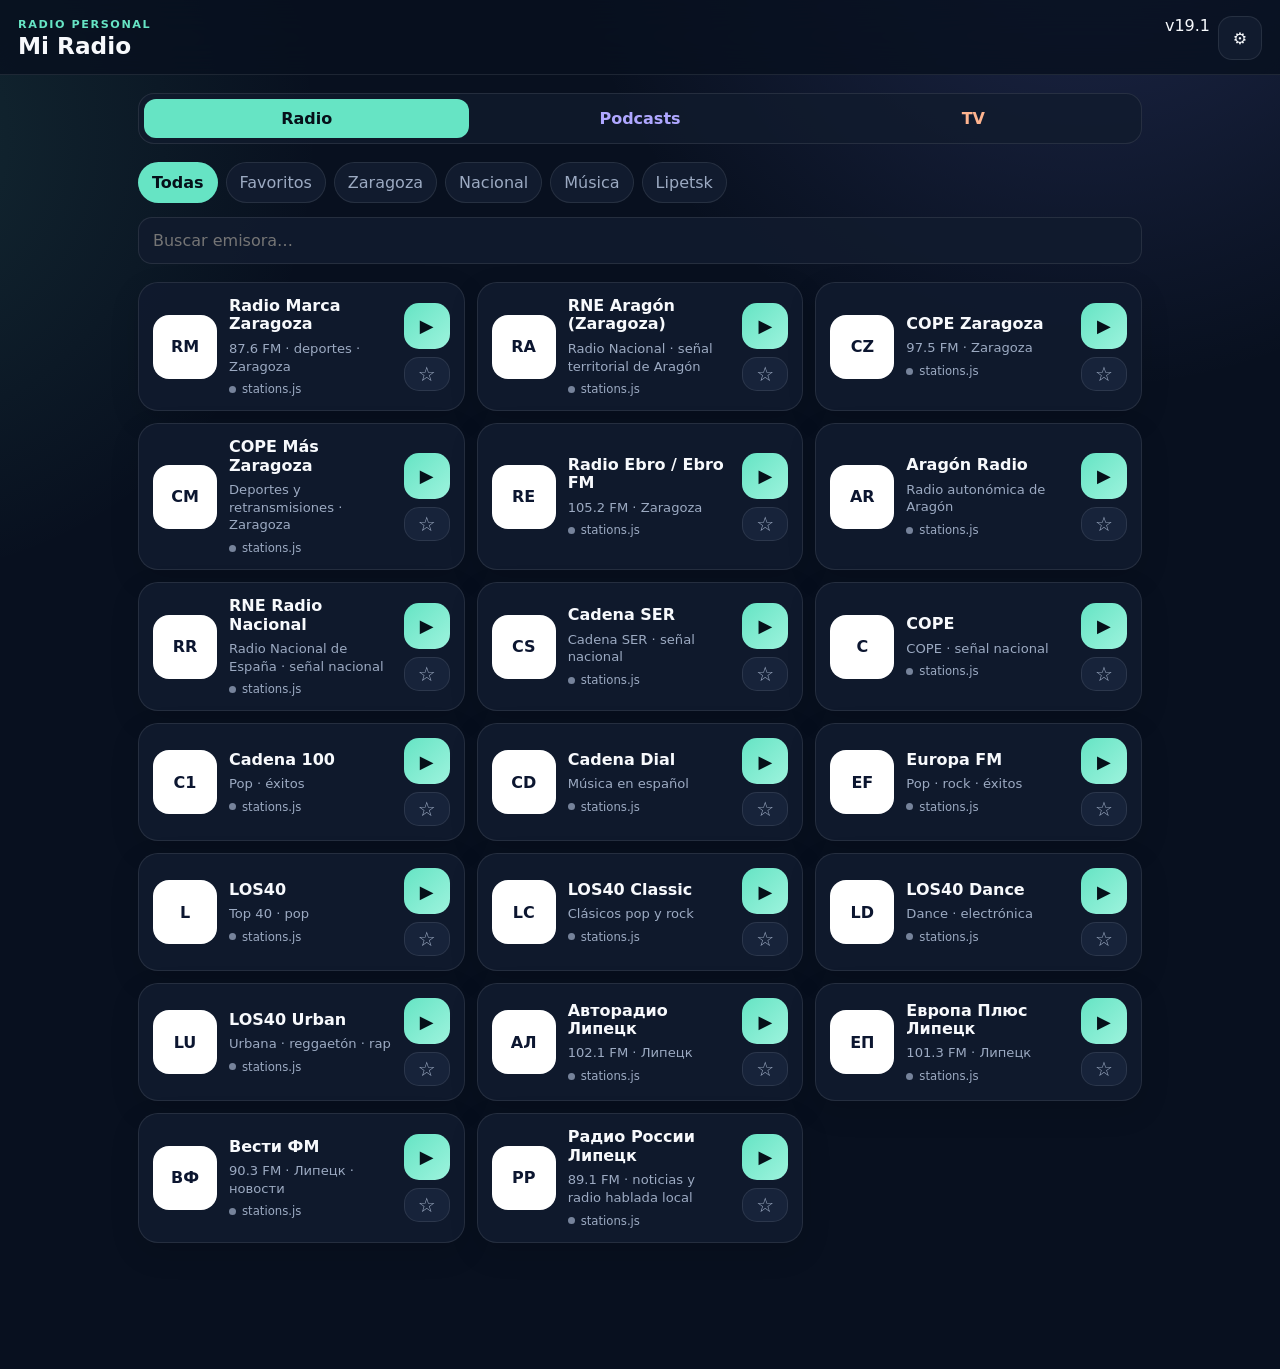
==== commit 70bc49b0: "V19.1: actualizar versión visible" ====
--- a/index.html
+++ b/index.html
@@ -6,11 +6,11 @@
   <meta name="theme-color" content="#0b1020" />
   <meta name="description" content="Mi Radio" />
   <meta name="referrer" content="no-referrer" />
-  <link rel="manifest" href="manifest.webmanifest?v=19" />
-  <link rel="icon" type="image/svg+xml" href="icons/mi-radio.svg?v=19" />
-  <link rel="apple-touch-icon" href="icons/mi-radio.svg?v=19" />
+  <link rel="manifest" href="manifest.webmanifest?v=19.1" />
+  <link rel="icon" type="image/svg+xml" href="icons/mi-radio.svg?v=19.1" />
+  <link rel="apple-touch-icon" href="icons/mi-radio.svg?v=19.1" />
   <title>Mi Radio</title>
-  <link rel="stylesheet" href="styles.css?v=19" />
+  <link rel="stylesheet" href="styles.css?v=19.1" />
 </head>
 <body>
   <header class="topbar">
@@ -19,7 +19,7 @@
       <h1>Mi Radio</h1>
     </div>
     <div class="top-actions">
-      <span class="app-version" title="Versión de Mi Radio">v19</span>
+      <span class="app-version" title="Versión de Mi Radio">v19.1</span>
       <button id="settingsBtn" class="icon-btn" type="button" aria-label="Ajustes" title="Ajustes">⚙</button>
     </div>
   </header>
@@ -256,11 +256,11 @@
   <audio id="audio" preload="none"></audio>
   <script src="https://cdn.jsdelivr.net/npm/hls.js@1/dist/hls.min.js"></script>
   <script src="https://cdn.jsdelivr.net/npm/dashjs@5/dist/dash.all.min.js"></script>
-  <script src="stations.js?v=19"></script>
-  <script src="tv.js?v=19"></script>
-  <script src="podcasts.js?v=19"></script>
-  <script src="podcast-feed.js?v=19"></script>
-  <script src="app.js?v=19"></script>
-  <script src="navigation.js?v=19"></script>
+  <script src="stations.js?v=19.1"></script>
+  <script src="tv.js?v=19.1"></script>
+  <script src="podcasts.js?v=19.1"></script>
+  <script src="podcast-feed.js?v=19.1"></script>
+  <script src="app.js?v=19.1"></script>
+  <script src="navigation.js?v=19.1"></script>
 </body>
 </html>
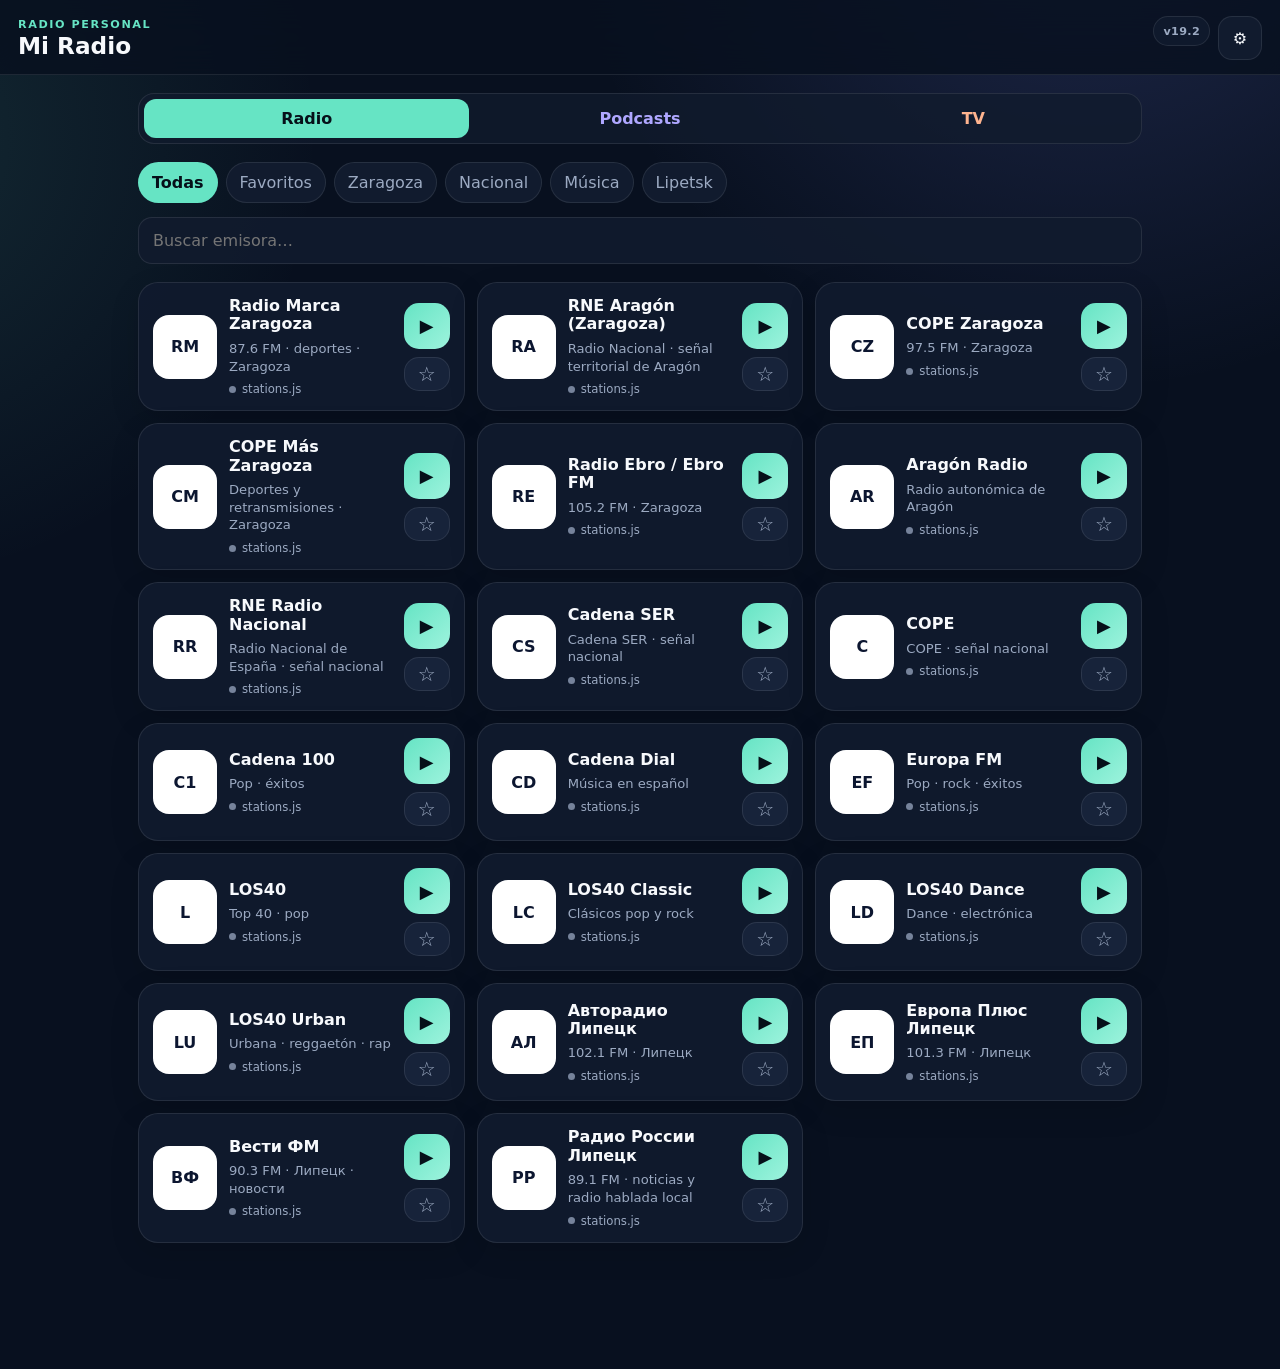
==== commit 8c994a47: "V19.2: controles de guía hoy mañana y AMC" ====
--- a/index.html
+++ b/index.html
@@ -6,11 +6,11 @@
   <meta name="theme-color" content="#0b1020" />
   <meta name="description" content="Mi Radio" />
   <meta name="referrer" content="no-referrer" />
-  <link rel="manifest" href="manifest.webmanifest?v=19.1" />
-  <link rel="icon" type="image/svg+xml" href="icons/mi-radio.svg?v=19.1" />
-  <link rel="apple-touch-icon" href="icons/mi-radio.svg?v=19.1" />
+  <link rel="manifest" href="manifest.webmanifest?v=19.2" />
+  <link rel="icon" type="image/svg+xml" href="icons/mi-radio.svg?v=19.2" />
+  <link rel="apple-touch-icon" href="icons/mi-radio.svg?v=19.2" />
   <title>Mi Radio</title>
-  <link rel="stylesheet" href="styles.css?v=19.1" />
+  <link rel="stylesheet" href="styles.css?v=19.2" />
 </head>
 <body>
   <header class="topbar">
@@ -19,7 +19,7 @@
       <h1>Mi Radio</h1>
     </div>
     <div class="top-actions">
-      <span class="app-version" title="Versión de Mi Radio">v19.1</span>
+      <span class="app-version" title="Versión de Mi Radio">v19.2</span>
       <button id="settingsBtn" class="icon-btn" type="button" aria-label="Ajustes" title="Ajustes">⚙</button>
     </div>
   </header>
@@ -133,15 +133,28 @@
       <section id="tvGuideView" class="tv-guide-view hidden" aria-live="polite">
         <div class="tv-guide-heading">
           <div>
-            <div class="eyebrow">AHORA Y DESPUÉS</div>
+            <div class="eyebrow">GUÍA DE PROGRAMACIÓN</div>
             <h3>Parrilla de TV</h3>
           </div>
           <div id="tvGuideUpdated" class="tv-guide-updated"></div>
         </div>
+
+        <div class="tv-guide-controls">
+          <div class="tv-guide-toggle" role="tablist" aria-label="Tipo de guía">
+            <button class="tv-guide-toggle-btn active" type="button" data-tv-guide-group="tv">TV</button>
+            <button class="tv-guide-toggle-btn" type="button" data-tv-guide-group="amc">AMC Channels</button>
+          </div>
+          <div class="tv-guide-toggle tv-guide-day-toggle" role="tablist" aria-label="Día de programación">
+            <button class="tv-guide-toggle-btn active" type="button" data-tv-guide-day="0">Hoy</button>
+            <button class="tv-guide-toggle-btn" type="button" data-tv-guide-day="1">Mañana</button>
+          </div>
+        </div>
+
         <div id="tvGuideStatus" class="tv-guide-status">Pulsa Guía para cargar la programación.</div>
         <section id="tvGuideGrid" class="tv-guide-grid"></section>
         <div class="tv-guide-credit">
-          Programación facilitada por <a href="https://www.tdtchannels.com/" target="_blank" rel="noopener">TDTChannels</a>.
+          TDT: <a href="https://www.tdtchannels.com/" target="_blank" rel="noopener">TDTChannels</a>
+          · AMC: <a href="https://www.tvguia.es/" target="_blank" rel="noopener">TVGuia.es</a>.
         </div>
       </section>
     </section>
@@ -256,11 +269,11 @@
   <audio id="audio" preload="none"></audio>
   <script src="https://cdn.jsdelivr.net/npm/hls.js@1/dist/hls.min.js"></script>
   <script src="https://cdn.jsdelivr.net/npm/dashjs@5/dist/dash.all.min.js"></script>
-  <script src="stations.js?v=19.1"></script>
-  <script src="tv.js?v=19.1"></script>
-  <script src="podcasts.js?v=19.1"></script>
-  <script src="podcast-feed.js?v=19.1"></script>
-  <script src="app.js?v=19.1"></script>
-  <script src="navigation.js?v=19.1"></script>
+  <script src="stations.js?v=19.2"></script>
+  <script src="tv.js?v=19.2"></script>
+  <script src="podcasts.js?v=19.2"></script>
+  <script src="podcast-feed.js?v=19.2"></script>
+  <script src="app.js?v=19.2"></script>
+  <script src="navigation.js?v=19.2"></script>
 </body>
 </html>
--- a/styles.css
+++ b/styles.css
@@ -919,3 +919,21 @@
     grid-template-columns:repeat(2,minmax(0,1fr));
   }
 }
+
+
+/* ===== Versión visible ===== */
+.app-version {
+  display:inline-flex;
+  align-items:center;
+  justify-content:center;
+  min-width:46px;
+  height:30px;
+  padding:0 9px;
+  border:1px solid var(--line);
+  border-radius:999px;
+  background:rgba(17,27,46,.9);
+  color:var(--muted);
+  font-size:.7rem;
+  font-weight:900;
+  letter-spacing:.03em;
+}
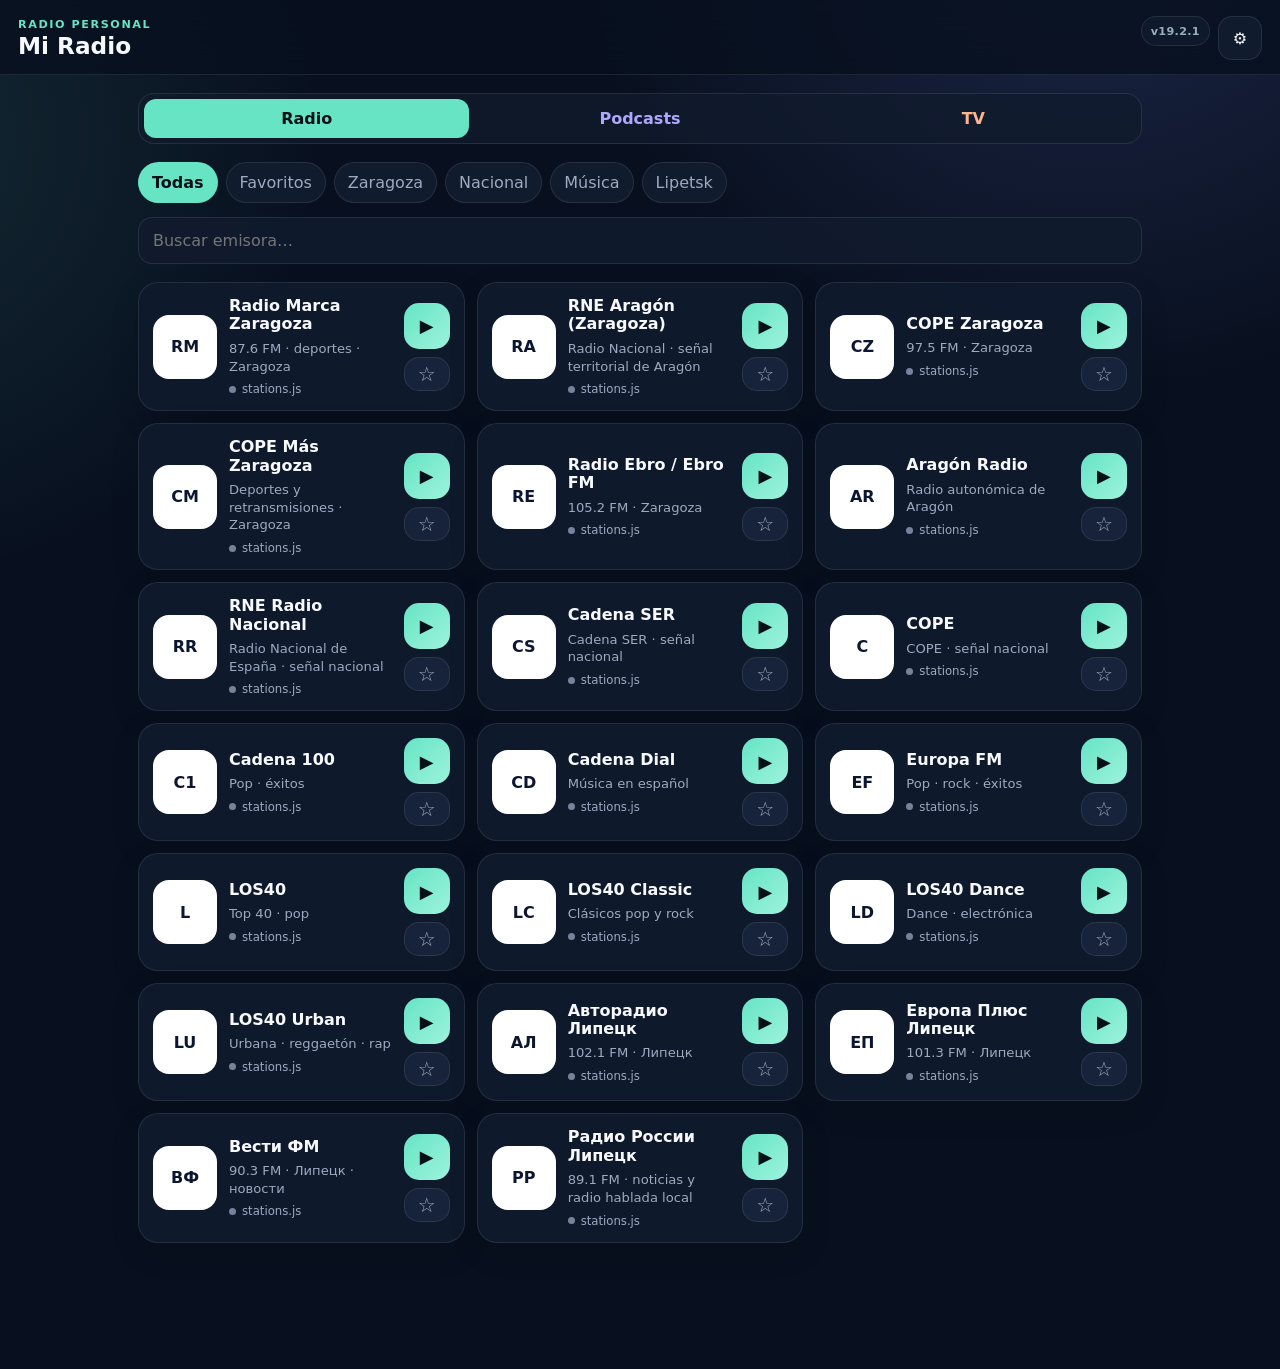
==== commit 170f3c6e: "V19.2.1: actualizar versión visible y recursos" ====
--- a/index.html
+++ b/index.html
@@ -6,11 +6,11 @@
   <meta name="theme-color" content="#0b1020" />
   <meta name="description" content="Mi Radio" />
   <meta name="referrer" content="no-referrer" />
-  <link rel="manifest" href="manifest.webmanifest?v=19.2" />
-  <link rel="icon" type="image/svg+xml" href="icons/mi-radio.svg?v=19.2" />
-  <link rel="apple-touch-icon" href="icons/mi-radio.svg?v=19.2" />
+  <link rel="manifest" href="manifest.webmanifest?v=19.2.1" />
+  <link rel="icon" type="image/svg+xml" href="icons/mi-radio.svg?v=19.2.1" />
+  <link rel="apple-touch-icon" href="icons/mi-radio.svg?v=19.2.1" />
   <title>Mi Radio</title>
-  <link rel="stylesheet" href="styles.css?v=19.2" />
+  <link rel="stylesheet" href="styles.css?v=19.2.1" />
 </head>
 <body>
   <header class="topbar">
@@ -19,7 +19,7 @@
       <h1>Mi Radio</h1>
     </div>
     <div class="top-actions">
-      <span class="app-version" title="Versión de Mi Radio">v19.2</span>
+      <span class="app-version" title="Versión de Mi Radio">v19.2.1</span>
       <button id="settingsBtn" class="icon-btn" type="button" aria-label="Ajustes" title="Ajustes">⚙</button>
     </div>
   </header>
@@ -269,11 +269,11 @@
   <audio id="audio" preload="none"></audio>
   <script src="https://cdn.jsdelivr.net/npm/hls.js@1/dist/hls.min.js"></script>
   <script src="https://cdn.jsdelivr.net/npm/dashjs@5/dist/dash.all.min.js"></script>
-  <script src="stations.js?v=19.2"></script>
-  <script src="tv.js?v=19.2"></script>
-  <script src="podcasts.js?v=19.2"></script>
-  <script src="podcast-feed.js?v=19.2"></script>
-  <script src="app.js?v=19.2"></script>
-  <script src="navigation.js?v=19.2"></script>
+  <script src="stations.js?v=19.2.1"></script>
+  <script src="tv.js?v=19.2.1"></script>
+  <script src="podcasts.js?v=19.2.1"></script>
+  <script src="podcast-feed.js?v=19.2.1"></script>
+  <script src="app.js?v=19.2.1"></script>
+  <script src="navigation.js?v=19.2.1"></script>
 </body>
 </html>
--- a/styles.css
+++ b/styles.css
@@ -921,6 +921,135 @@
 }
 
 
+/* ===== V19.2: parrilla completa hoy/mañana + AMC ===== */
+.tv-guide-controls {
+  display:grid;
+  grid-template-columns:minmax(0,1fr) minmax(0,1fr);
+  gap:8px;
+}
+.tv-guide-toggle {
+  display:grid;
+  grid-template-columns:repeat(2,minmax(0,1fr));
+  gap:6px;
+  padding:4px;
+  border:1px solid var(--line);
+  border-radius:14px;
+  background:rgba(9,17,31,.72);
+}
+.tv-guide-toggle-btn {
+  border:0;
+  border-radius:10px;
+  padding:9px 10px;
+  background:transparent;
+  color:var(--muted);
+  font-weight:850;
+  cursor:pointer;
+}
+.tv-guide-toggle-btn.active {
+  background:#ff9d6c;
+  color:#1b0b03;
+}
+.tv-guide-watch.web-only {
+  background:var(--panel-2);
+  color:var(--text);
+  border:1px solid var(--line);
+}
+.tv-guide-only-badge {
+  display:inline-flex;
+  align-items:center;
+  justify-content:center;
+  min-height:34px;
+  padding:7px 9px;
+  border:1px solid rgba(255,157,108,.35);
+  border-radius:10px;
+  color:#ffb48f;
+  background:rgba(255,157,108,.08);
+  font-size:.66rem;
+  font-weight:900;
+  white-space:nowrap;
+}
+.tv-guide-card.guide-only {
+  border-color:rgba(255,157,108,.20);
+}
+.tv-guide-details {
+  margin-top:9px;
+  border-top:1px solid rgba(255,255,255,.07);
+}
+.tv-guide-details summary {
+  padding:11px 0 4px;
+  color:#ffb48f;
+  font-size:.73rem;
+  font-weight:850;
+  cursor:pointer;
+  list-style-position:inside;
+}
+.tv-guide-full-list {
+  margin-top:4px;
+}
+.tv-guide-full-program {
+  display:grid;
+  grid-template-columns:58px minmax(0,1fr);
+  gap:9px;
+  align-items:start;
+  padding:8px 0;
+  border-top:1px solid rgba(255,255,255,.055);
+}
+.tv-guide-full-program:first-child {
+  border-top:0;
+}
+.tv-guide-full-program time {
+  color:#c9d3e3;
+  font-size:.7rem;
+  font-weight:900;
+}
+.tv-guide-full-program strong {
+  display:block;
+  font-size:.8rem;
+  line-height:1.3;
+}
+.tv-guide-full-program span {
+  display:block;
+  margin-top:2px;
+  color:var(--muted);
+  font-size:.67rem;
+}
+.tv-guide-full-program.past {
+  opacity:.48;
+}
+.tv-guide-full-program.now {
+  margin:2px -6px;
+  padding:8px 6px;
+  border-radius:9px;
+  border-top-color:transparent;
+  background:rgba(255,157,108,.10);
+}
+.tv-guide-full-program.now time {
+  color:#ffb48f;
+}
+
+@media (max-width:760px) {
+  .tv-guide-controls {
+    grid-template-columns:1fr;
+  }
+  .tv-guide-heading {
+    align-items:start;
+  }
+  .tv-guide-updated {
+    text-align:right;
+  }
+  .tv-guide-channel {
+    grid-template-columns:44px minmax(0,1fr) auto;
+  }
+  .tv-guide-channel img {
+    width:44px;
+    height:44px;
+  }
+  .tv-guide-only-badge {
+    padding:6px 7px;
+    font-size:.61rem;
+  }
+}
+
 /* ===== Versión visible ===== */
 .app-version {
   display:inline-flex;
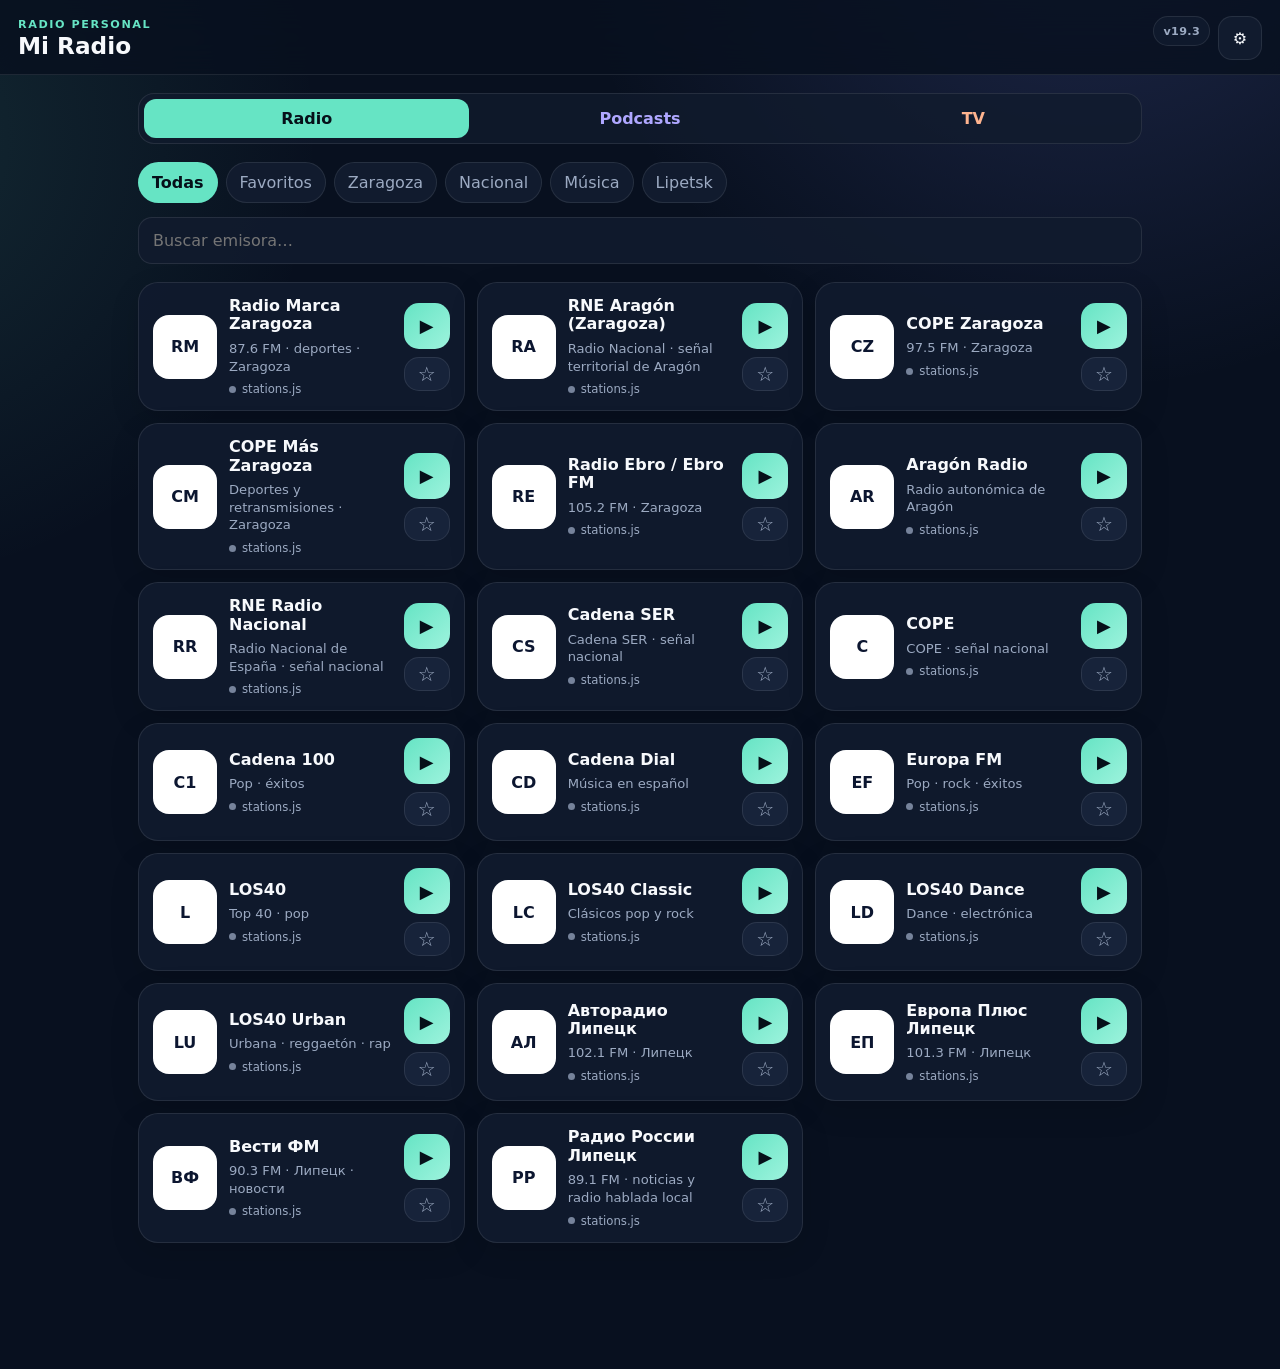
==== commit 1bd0751b: "V19.3: añadir pestaña Cartelera en TV" ====
--- a/index.html
+++ b/index.html
@@ -6,11 +6,11 @@
   <meta name="theme-color" content="#0b1020" />
   <meta name="description" content="Mi Radio" />
   <meta name="referrer" content="no-referrer" />
-  <link rel="manifest" href="manifest.webmanifest?v=19.2.1" />
-  <link rel="icon" type="image/svg+xml" href="icons/mi-radio.svg?v=19.2.1" />
-  <link rel="apple-touch-icon" href="icons/mi-radio.svg?v=19.2.1" />
+  <link rel="manifest" href="manifest.webmanifest?v=19.3" />
+  <link rel="icon" type="image/svg+xml" href="icons/mi-radio.svg?v=19.3" />
+  <link rel="apple-touch-icon" href="icons/mi-radio.svg?v=19.3" />
   <title>Mi Radio</title>
-  <link rel="stylesheet" href="styles.css?v=19.2.1" />
+  <link rel="stylesheet" href="styles.css?v=19.3" />
 </head>
 <body>
   <header class="topbar">
@@ -19,7 +19,7 @@
       <h1>Mi Radio</h1>
     </div>
     <div class="top-actions">
-      <span class="app-version" title="Versión de Mi Radio">v19.2.1</span>
+      <span class="app-version" title="Versión de Mi Radio">v19.3</span>
       <button id="settingsBtn" class="icon-btn" type="button" aria-label="Ajustes" title="Ajustes">⚙</button>
     </div>
   </header>
@@ -98,6 +98,7 @@
       <div class="tv-section-tabs" role="tablist" aria-label="Vista de televisión">
         <button class="tv-section-btn active" type="button" data-tv-section="channels">Canales</button>
         <button class="tv-section-btn" type="button" data-tv-section="guide">Guía</button>
+        <button class="tv-section-btn" type="button" data-tv-section="cinema">Cartelera</button>
       </div>
 
       <div id="tvChannelsView">
@@ -155,6 +156,25 @@
         <div class="tv-guide-credit">
           TDT: <a href="https://www.tdtchannels.com/" target="_blank" rel="noopener">TDTChannels</a>
           · AMC: <a href="https://www.tvguia.es/" target="_blank" rel="noopener">TVGuia.es</a>.
+        </div>
+      </section>
+
+      <section id="tvCinemaView" class="tv-cinema-view hidden" aria-live="polite">
+        <div class="tv-cinema-heading">
+          <div>
+            <div class="eyebrow">CARTELERA ZARAGOZA</div>
+            <h3>Películas y sesiones</h3>
+          </div>
+          <div id="tvCinemaUpdated" class="tv-cinema-updated"></div>
+        </div>
+
+        <div id="tvCinemaDays" class="tv-cinema-days" role="tablist" aria-label="Días de cartelera"></div>
+        <div id="tvCinemaStatus" class="tv-cinema-status">Pulsa Cartelera para cargar los horarios.</div>
+        <section id="tvCinemaGrid" class="tv-cinema-grid"></section>
+
+        <div class="tv-cinema-credit">
+          Horarios: <a href="https://vivezaragoza.es/cartelera" target="_blank" rel="noopener">Vive Zaragoza</a>.
+          Las sesiones enlazan a la web de compra del cine cuando está disponible.
         </div>
       </section>
     </section>
@@ -269,11 +289,11 @@
   <audio id="audio" preload="none"></audio>
   <script src="https://cdn.jsdelivr.net/npm/hls.js@1/dist/hls.min.js"></script>
   <script src="https://cdn.jsdelivr.net/npm/dashjs@5/dist/dash.all.min.js"></script>
-  <script src="stations.js?v=19.2.1"></script>
-  <script src="tv.js?v=19.2.1"></script>
-  <script src="podcasts.js?v=19.2.1"></script>
-  <script src="podcast-feed.js?v=19.2.1"></script>
-  <script src="app.js?v=19.2.1"></script>
-  <script src="navigation.js?v=19.2.1"></script>
+  <script src="stations.js?v=19.3"></script>
+  <script src="tv.js?v=19.3"></script>
+  <script src="podcasts.js?v=19.3"></script>
+  <script src="podcast-feed.js?v=19.3"></script>
+  <script src="app.js?v=19.3"></script>
+  <script src="navigation.js?v=19.3"></script>
 </body>
 </html>
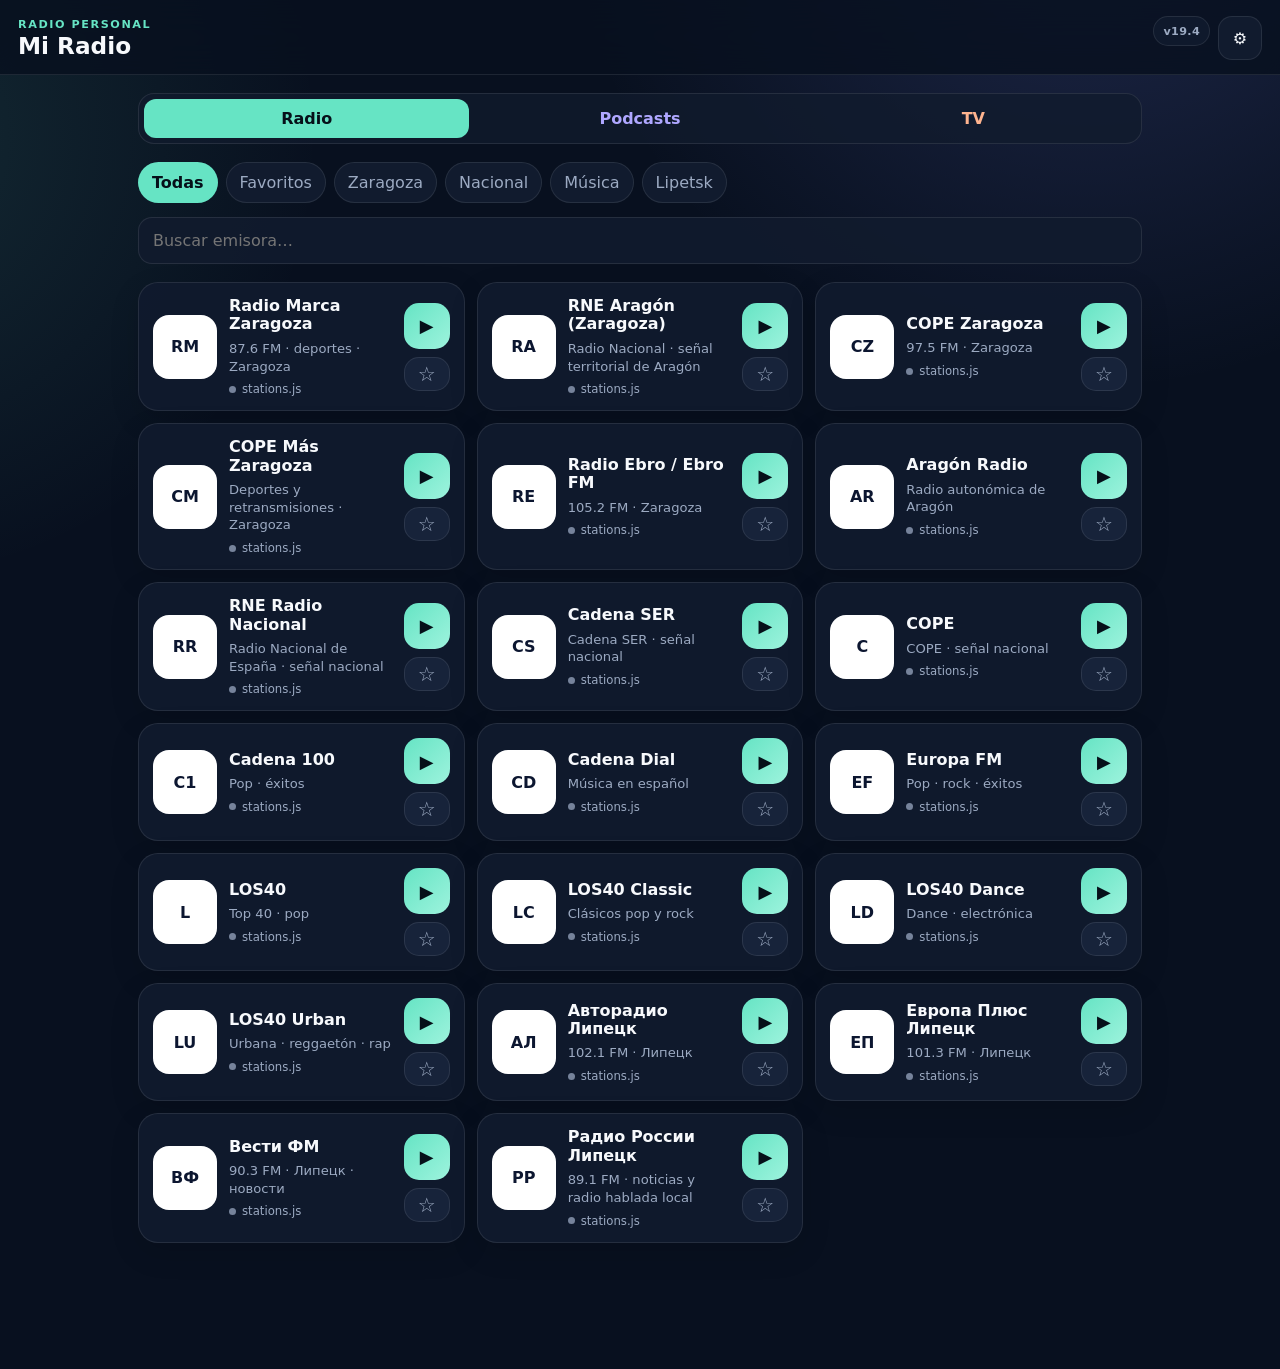
==== commit 6acf8e2e: "Mi Radio v19.4: preparar interfaz para reproductor Android nativo" ====
--- a/index.html
+++ b/index.html
@@ -19,7 +19,7 @@
       <h1>Mi Radio</h1>
     </div>
     <div class="top-actions">
-      <span class="app-version" title="Versión de Mi Radio">v19.3</span>
+      <span class="app-version" title="Versión de Mi Radio">v19.4</span>
       <button id="settingsBtn" class="icon-btn" type="button" aria-label="Ajustes" title="Ajustes">⚙</button>
     </div>
   </header>
--- a/styles.css
+++ b/styles.css
@@ -774,7 +774,7 @@
 /* ===== V18: guía de TV ===== */
 .tv-section-tabs {
   display:grid;
-  grid-template-columns:1fr 1fr;
+  grid-template-columns:repeat(3,minmax(0,1fr));
   gap:8px;
   margin:0 0 12px;
 }
@@ -1050,6 +1050,253 @@
   }
 }
 
+/* ===== V19.3: Cartelera de cine Zaragoza ===== */
+.tv-cinema-view {
+  display:grid;
+  gap:12px;
+}
+.tv-cinema-heading {
+  display:flex;
+  align-items:end;
+  justify-content:space-between;
+  gap:12px;
+}
+.tv-cinema-heading h3 {
+  margin:3px 0 0;
+  font-size:1.15rem;
+}
+.tv-cinema-updated,
+.tv-cinema-status {
+  color:var(--muted);
+  font-size:.74rem;
+}
+.tv-cinema-days {
+  display:flex;
+  gap:7px;
+  overflow-x:auto;
+  padding:2px 0 5px;
+  scrollbar-width:thin;
+}
+.tv-cinema-day {
+  flex:0 0 auto;
+  min-width:104px;
+  border:1px solid var(--line);
+  border-radius:13px;
+  background:rgba(17,27,46,.9);
+  color:var(--text);
+  padding:9px 11px;
+  cursor:pointer;
+  text-align:left;
+}
+.tv-cinema-day span {
+  display:block;
+  font-weight:900;
+  text-transform:capitalize;
+}
+.tv-cinema-day small {
+  display:block;
+  margin-top:2px;
+  color:var(--muted);
+  font-size:.64rem;
+}
+.tv-cinema-day.active {
+  background:#ff9d6c;
+  color:#1b0b03;
+  border-color:transparent;
+}
+.tv-cinema-day.active small {
+  color:rgba(27,11,3,.72);
+}
+.tv-cinema-grid {
+  display:grid;
+  gap:12px;
+}
+.tv-cinema-card {
+  display:grid;
+  grid-template-columns:118px minmax(0,1fr);
+  gap:14px;
+  border:1px solid var(--line);
+  border-radius:19px;
+  background:rgba(17,27,46,.88);
+  padding:12px;
+  box-shadow:0 10px 30px rgba(0,0,0,.12);
+}
+.tv-cinema-poster-link {
+  display:block;
+  align-self:start;
+  border-radius:12px;
+  overflow:hidden;
+  background:#0a1222;
+}
+.tv-cinema-poster {
+  display:block;
+  width:118px;
+  aspect-ratio:2/3;
+  object-fit:cover;
+  background:#fff;
+}
+.tv-cinema-copy {
+  min-width:0;
+}
+.tv-cinema-title-row {
+  display:flex;
+  align-items:flex-start;
+  justify-content:space-between;
+  gap:10px;
+  padding-bottom:9px;
+  border-bottom:1px solid rgba(255,255,255,.07);
+}
+.tv-cinema-title-row h4 {
+  margin:0;
+  font-size:1.05rem;
+  line-height:1.2;
+}
+.tv-cinema-meta {
+  margin-top:5px;
+  color:var(--muted);
+  font-size:.72rem;
+}
+.tv-cinema-info-link {
+  flex:0 0 auto;
+  color:#ffb48f;
+  font-size:.7rem;
+  font-weight:850;
+  text-decoration:none;
+}
+.tv-cinema-cinemas {
+  display:grid;
+  gap:10px;
+  margin-top:10px;
+}
+.tv-cinema-cinema {
+  display:grid;
+  grid-template-columns:minmax(145px,200px) minmax(0,1fr);
+  gap:9px;
+  align-items:start;
+}
+.tv-cinema-cinema-name {
+  color:#dbe5f4;
+  font-size:.76rem;
+  font-weight:850;
+  padding-top:7px;
+}
+.tv-cinema-sessions {
+  display:flex;
+  flex-wrap:wrap;
+  gap:6px;
+}
+.tv-cinema-session {
+  display:inline-flex;
+  flex-direction:column;
+  justify-content:center;
+  min-width:62px;
+  min-height:39px;
+  padding:6px 8px;
+  border:1px solid rgba(255,157,108,.36);
+  border-radius:10px;
+  background:rgba(255,157,108,.08);
+  color:#fff;
+  text-decoration:none;
+  line-height:1.05;
+}
+.tv-cinema-session:hover {
+  background:rgba(255,157,108,.16);
+}
+.tv-cinema-session strong {
+  font-size:.78rem;
+}
+.tv-cinema-session small {
+  margin-top:3px;
+  color:#ffbe9e;
+  font-size:.55rem;
+  line-height:1.1;
+  max-width:92px;
+}
+.tv-cinema-session.no-link {
+  border-color:var(--line);
+  background:rgba(255,255,255,.03);
+}
+.tv-cinema-credit {
+  color:var(--muted);
+  font-size:.68rem;
+  text-align:center;
+  margin-top:2px;
+}
+.tv-cinema-credit a {
+  color:#ffb48f;
+  text-decoration:none;
+}
+
+@media (min-width:980px) {
+  .tv-cinema-grid {
+    grid-template-columns:repeat(2,minmax(0,1fr));
+  }
+  .tv-cinema-card {
+    grid-template-columns:105px minmax(0,1fr);
+  }
+  .tv-cinema-poster {
+    width:105px;
+  }
+  .tv-cinema-cinema {
+    grid-template-columns:1fr;
+    gap:4px;
+  }
+  .tv-cinema-cinema-name {
+    padding-top:0;
+  }
+}
+
+@media (max-width:760px) {
+  .tv-section-tabs {
+    gap:5px;
+  }
+  .tv-section-btn {
+    padding:9px 7px;
+    font-size:.8rem;
+  }
+  .tv-cinema-heading {
+    align-items:start;
+  }
+  .tv-cinema-updated {
+    text-align:right;
+  }
+  .tv-cinema-day {
+    min-width:94px;
+    padding:8px 9px;
+  }
+  .tv-cinema-card {
+    grid-template-columns:82px minmax(0,1fr);
+    gap:10px;
+    padding:10px;
+  }
+  .tv-cinema-poster {
+    width:82px;
+  }
+  .tv-cinema-title-row {
+    display:block;
+  }
+  .tv-cinema-title-row h4 {
+    font-size:.92rem;
+  }
+  .tv-cinema-info-link {
+    display:inline-block;
+    margin-top:6px;
+  }
+  .tv-cinema-cinema {
+    grid-template-columns:1fr;
+    gap:4px;
+  }
+  .tv-cinema-cinema-name {
+    padding-top:0;
+    font-size:.7rem;
+  }
+  .tv-cinema-session {
+    min-width:56px;
+    min-height:36px;
+    padding:5px 7px;
+  }
+}
+
 /* ===== Versión visible ===== */
 .app-version {
   display:inline-flex;
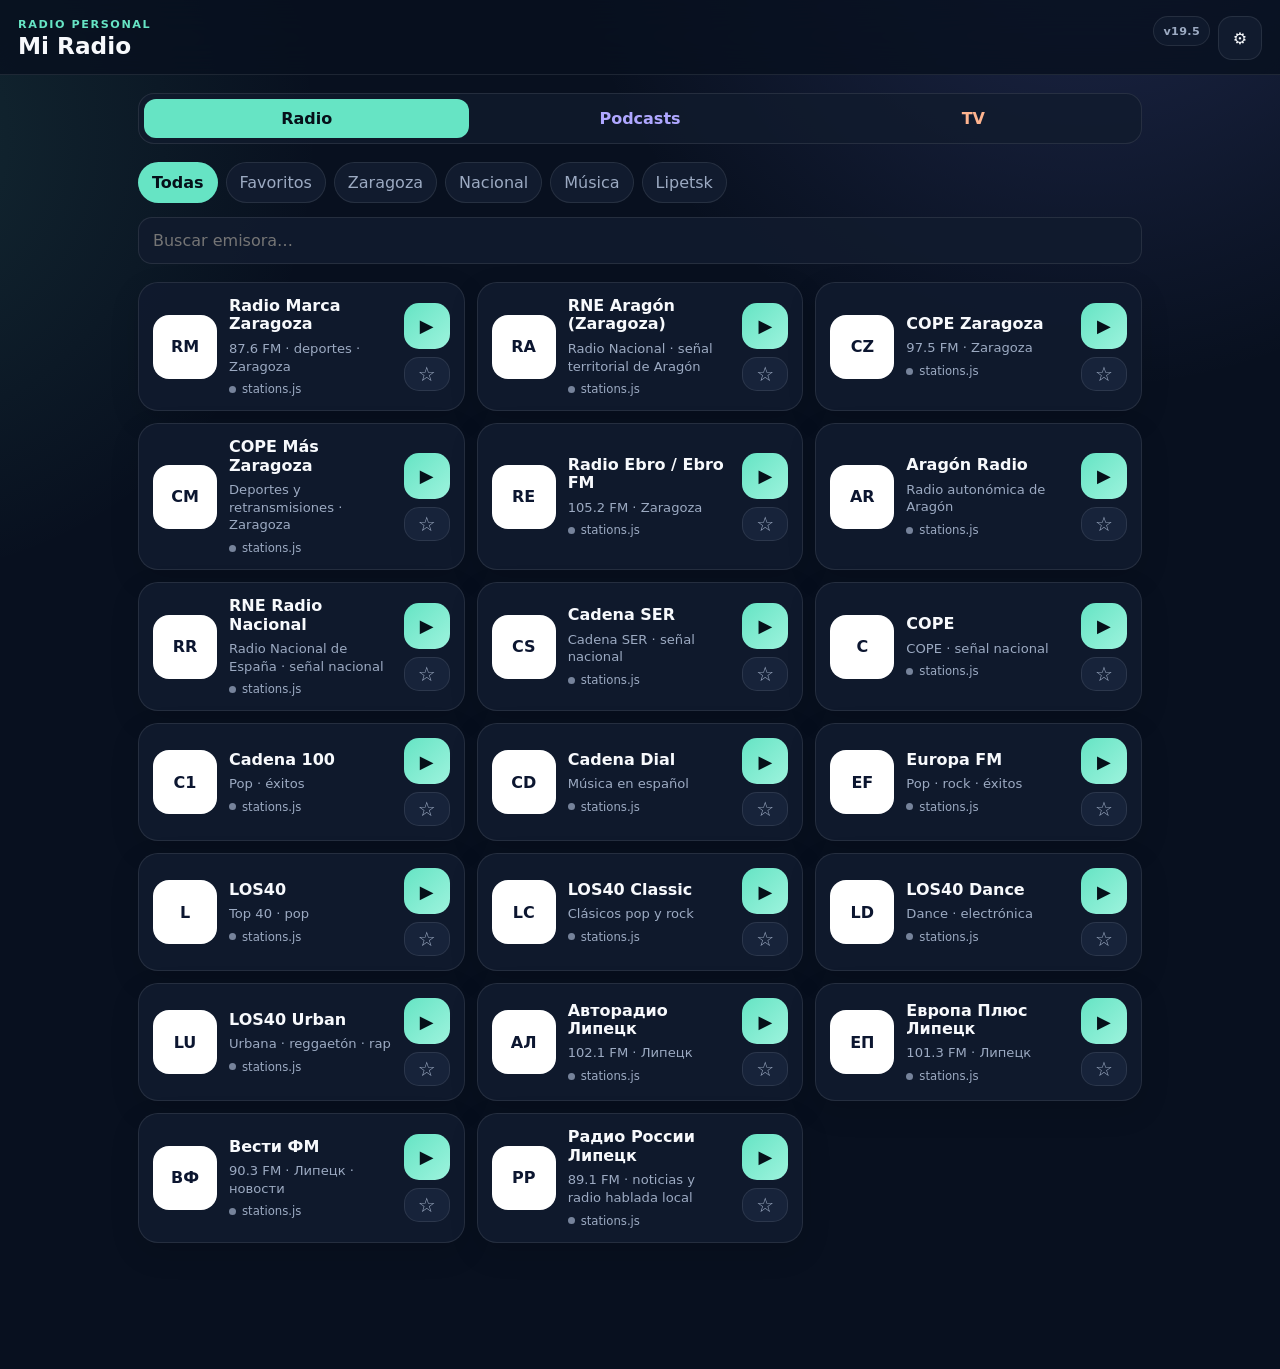
==== commit 6002be01: "Mi Radio v19.5: aviso de actualización Android" ====
--- a/index.html
+++ b/index.html
@@ -6,11 +6,11 @@
   <meta name="theme-color" content="#0b1020" />
   <meta name="description" content="Mi Radio" />
   <meta name="referrer" content="no-referrer" />
-  <link rel="manifest" href="manifest.webmanifest?v=19.3" />
-  <link rel="icon" type="image/svg+xml" href="icons/mi-radio.svg?v=19.3" />
-  <link rel="apple-touch-icon" href="icons/mi-radio.svg?v=19.3" />
+  <link rel="manifest" href="manifest.webmanifest?v=19.5" />
+  <link rel="icon" type="image/svg+xml" href="icons/mi-radio.svg?v=19.5" />
+  <link rel="apple-touch-icon" href="icons/mi-radio.svg?v=19.5" />
   <title>Mi Radio</title>
-  <link rel="stylesheet" href="styles.css?v=19.3" />
+  <link rel="stylesheet" href="styles.css?v=19.5" />
 </head>
 <body>
   <header class="topbar">
@@ -19,10 +19,18 @@
       <h1>Mi Radio</h1>
     </div>
     <div class="top-actions">
-      <span class="app-version" title="Versión de Mi Radio">v19.4</span>
+      <span class="app-version" title="Versión de Mi Radio">v19.5</span>
       <button id="settingsBtn" class="icon-btn" type="button" aria-label="Ajustes" title="Ajustes">⚙</button>
     </div>
   </header>
+
+  <div id="androidUpdateBanner" class="android-update-banner hidden">
+    <div>
+      <strong>Nueva versión Android disponible</strong>
+      <span>Corrige cierres y mejora la radio con la pantalla bloqueada.</span>
+    </div>
+    <a id="androidUpdateLink" href="https://raw.githubusercontent.com/ruben79zgz/Mi-Radio/main/downloads/Mi-Radio.apk" target="_blank" rel="noopener">Actualizar</a>
+  </div>
 
   <main>
     <nav class="mode-tabs" aria-label="Sección principal">
@@ -289,11 +297,11 @@
   <audio id="audio" preload="none"></audio>
   <script src="https://cdn.jsdelivr.net/npm/hls.js@1/dist/hls.min.js"></script>
   <script src="https://cdn.jsdelivr.net/npm/dashjs@5/dist/dash.all.min.js"></script>
-  <script src="stations.js?v=19.3"></script>
-  <script src="tv.js?v=19.3"></script>
-  <script src="podcasts.js?v=19.3"></script>
-  <script src="podcast-feed.js?v=19.3"></script>
-  <script src="app.js?v=19.3"></script>
-  <script src="navigation.js?v=19.3"></script>
+  <script src="stations.js?v=19.5"></script>
+  <script src="tv.js?v=19.5"></script>
+  <script src="podcasts.js?v=19.5"></script>
+  <script src="podcast-feed.js?v=19.5"></script>
+  <script src="app.js?v=19.5"></script>
+  <script src="navigation.js?v=19.5"></script>
 </body>
 </html>
